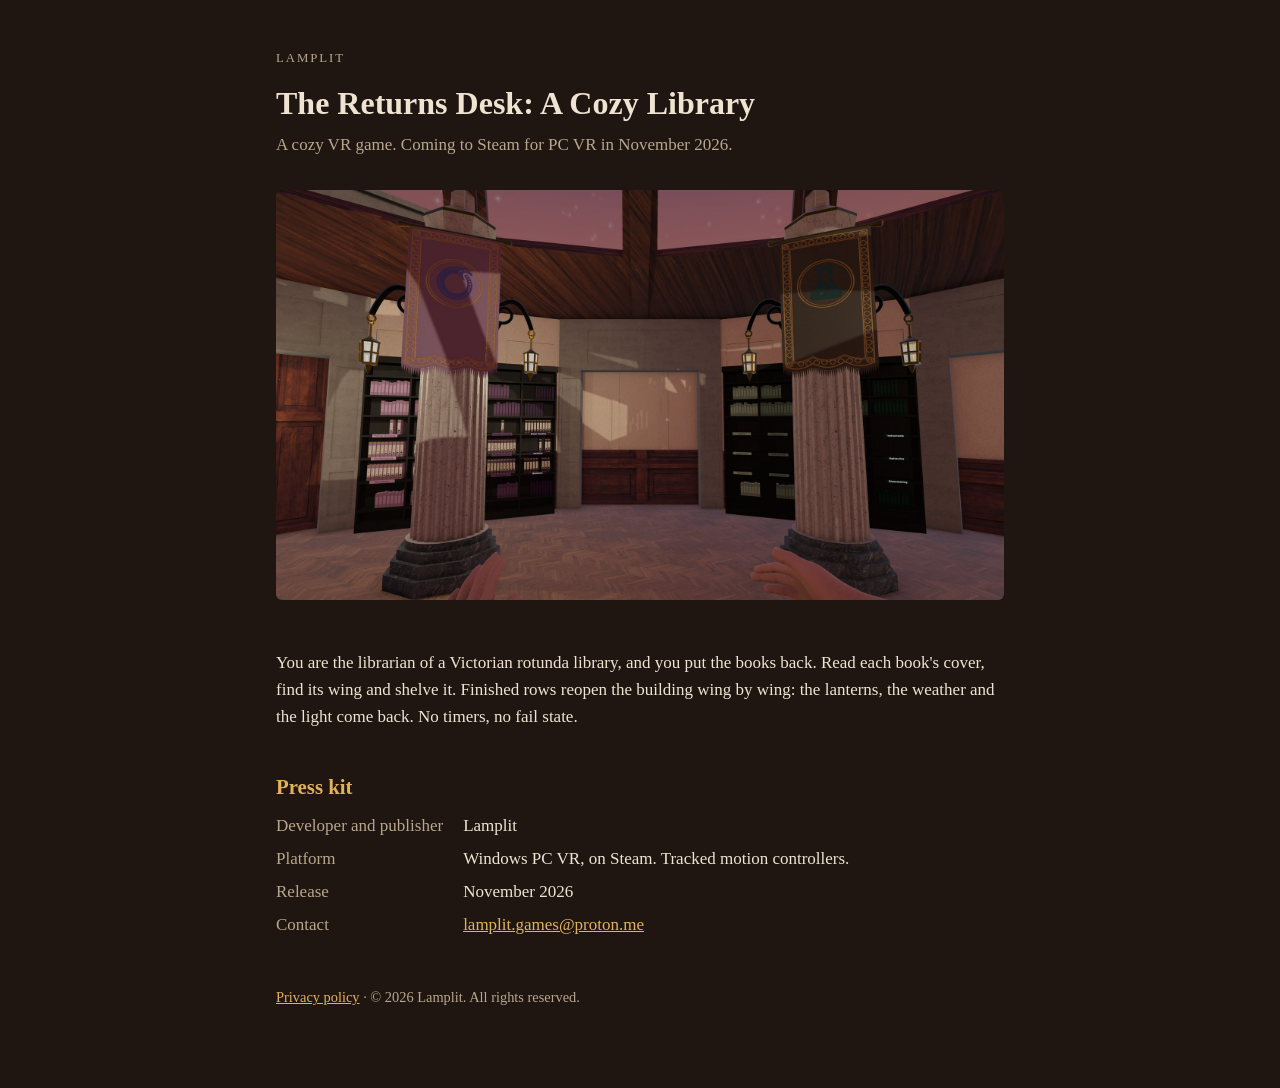
==== index.html @ 27b85f24 "Press page and privacy policy for The Returns Desk" ====
<!DOCTYPE html>
<html lang="en">
<head>
<meta charset="utf-8">
<meta name="viewport" content="width=device-width, initial-scale=1">
<title>Lamplit — The Returns Desk: A Cozy Library</title>
<meta name="description" content="Lamplit makes cozy VR games. The Returns Desk: A Cozy Library is coming to Steam for PC VR.">
<link rel="stylesheet" href="style.css">
</head>
<body>
<main>
<p class="studio">Lamplit</p>
<h1>The Returns Desk: A Cozy Library</h1>
<p class="sub">A cozy VR game. Coming to Steam for PC VR in November 2026.</p>

<img src="img/screenshot-01.jpg" alt="Inside the rotunda library at evening: one wing's lanterns lit and its banner in color, the wing beside it still dark." width="1920" height="1080">

<p>You are the librarian of a Victorian rotunda library, and you put the books back. Read each book's cover, find its wing and shelve it. Finished rows reopen the building wing by wing: the lanterns, the weather and the light come back. No timers, no fail state.</p>

<h2>Press kit</h2>
<dl>
<dt>Developer and publisher</dt><dd>Lamplit</dd>
<dt>Platform</dt><dd>Windows PC VR, on Steam. Tracked motion controllers.</dd>
<dt>Release</dt><dd>November 2026</dd>
<dt>Contact</dt><dd><a href="mailto:lamplit.games@proton.me">lamplit.games@proton.me</a></dd>
</dl>

<footer>
<p><a href="privacy.html">Privacy policy</a> · © 2026 Lamplit. All rights reserved.</p>
</footer>
</main>
</body>
</html>
---- style.css ----
:root { --bg: #1f1611; --text: #efe4d2; --muted: #b9a78d; --accent: #e3b15c; }
* { box-sizing: border-box; }
body { margin: 0; background: var(--bg); color: var(--text); font: 17px/1.6 Georgia, "Times New Roman", serif; }
main { max-width: 760px; margin: 0 auto; padding: 48px 16px 64px; }
h1 { font-size: 2rem; line-height: 1.2; margin: 0 0 8px; }
h2 { font-size: 1.3rem; margin: 40px 0 8px; color: var(--accent); }
a { color: var(--accent); }
img { width: 100%; height: auto; border-radius: 6px; margin: 24px 0; }
.studio, .back { text-transform: uppercase; letter-spacing: 0.15em; font-size: 0.8rem; color: var(--muted); margin: 0 0 16px; }
.sub { color: var(--muted); margin: 0 0 8px; }
.date { color: var(--muted); font-size: 0.9rem; margin: 0 0 24px; }
dl { display: grid; grid-template-columns: max-content 1fr; gap: 6px 20px; margin: 0; }
dt { color: var(--muted); }
dd { margin: 0; }
footer { margin-top: 48px; color: var(--muted); font-size: 0.9rem; }
@media (max-width: 520px) { dl { grid-template-columns: 1fr; } dd { margin-bottom: 8px; } }
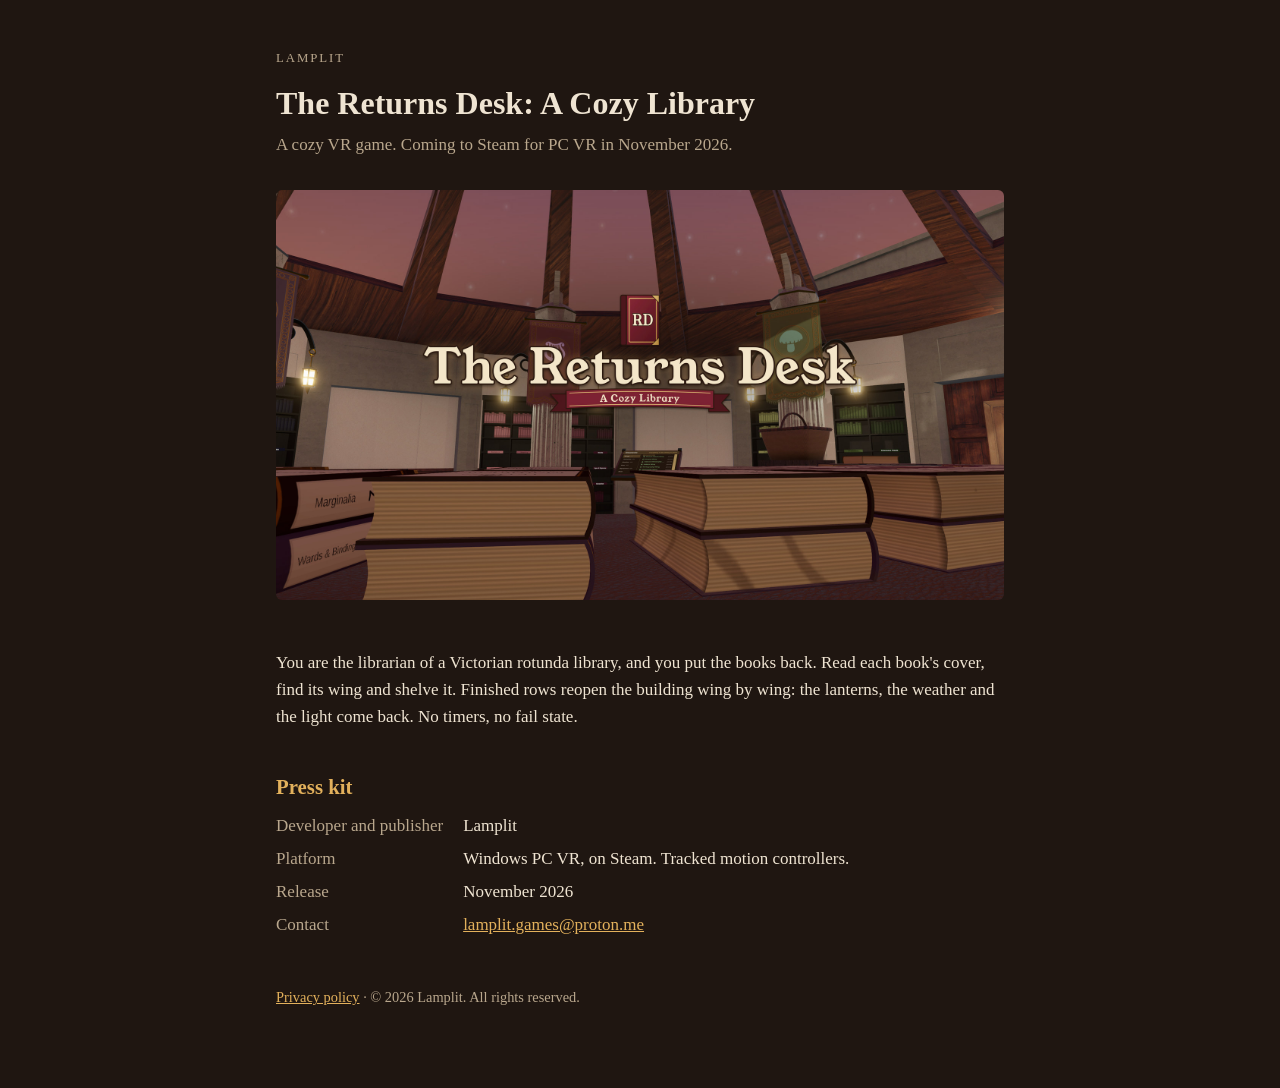
==== commit 2ab7b84f: "Press page: final key art in place of the placeholder screenshot" ====
--- a/index.html
+++ b/index.html
@@ -13,7 +13,7 @@
 <h1>The Returns Desk: A Cozy Library</h1>
 <p class="sub">A cozy VR game. Coming to Steam for PC VR in November 2026.</p>
 
-<img src="img/screenshot-01.jpg" alt="Inside the rotunda library at evening: one wing's lanterns lit and its banner in color, the wing beside it still dark." width="1920" height="1080">
+<img src="img/keyart.jpg" alt="The Returns Desk: A Cozy Library key art. The returns desk's piled books in the rotunda library at evening, with the wing banners and lanterns lit under the glass dome." width="1920" height="1080">
 
 <p>You are the librarian of a Victorian rotunda library, and you put the books back. Read each book's cover, find its wing and shelve it. Finished rows reopen the building wing by wing: the lanterns, the weather and the light come back. No timers, no fail state.</p>
 
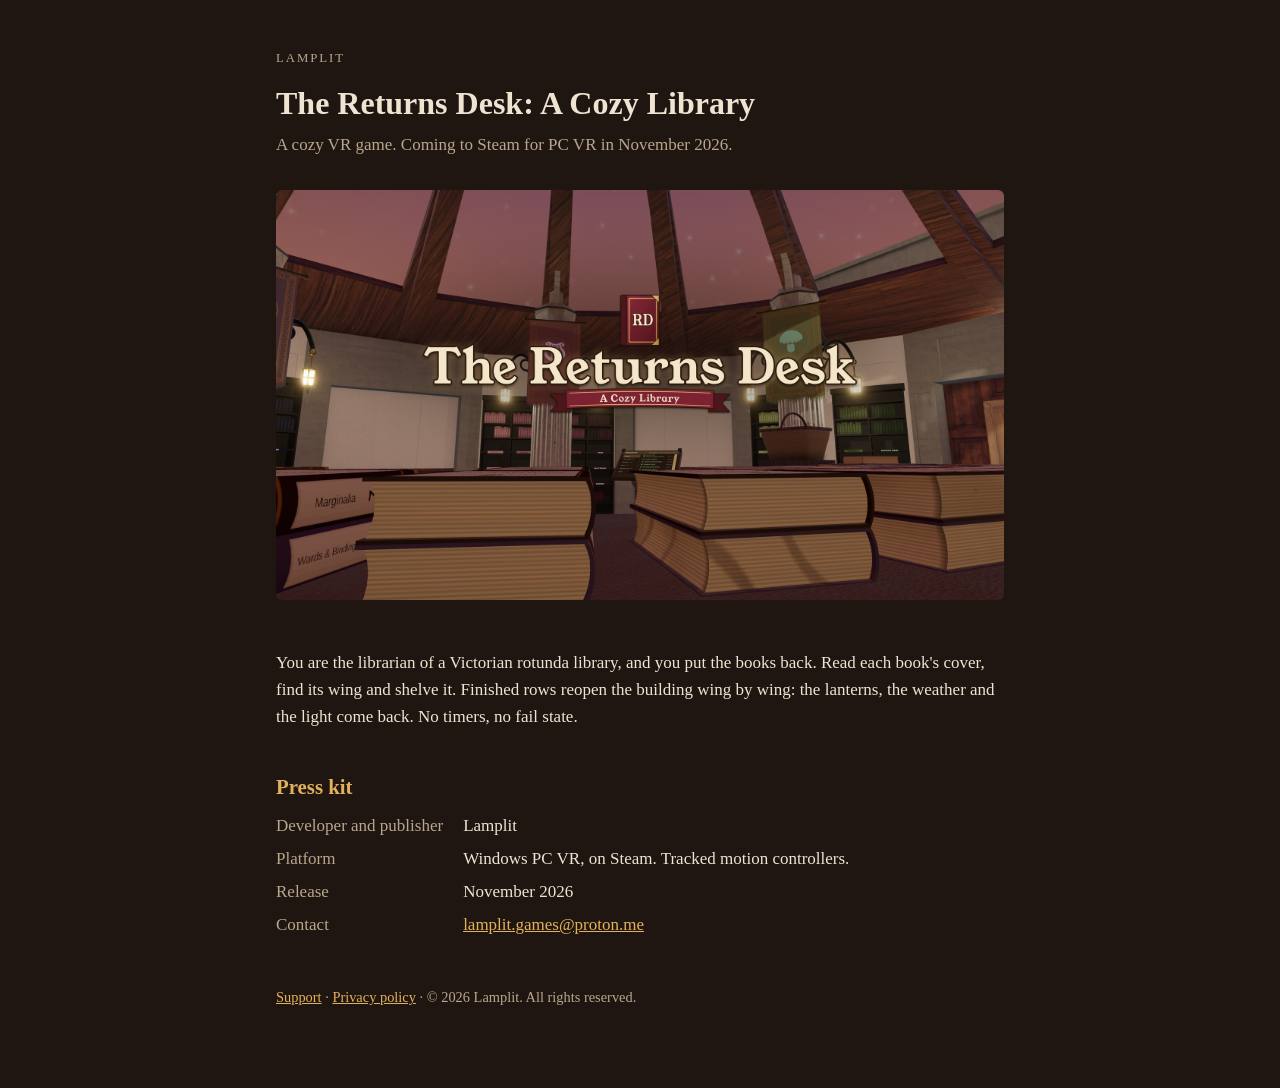
==== commit be31e55f: "Privacy policy rewritten for Meta Quest, and a support page" ====
--- a/index.html
+++ b/index.html
@@ -26,7 +26,7 @@
 </dl>
 
 <footer>
-<p><a href="privacy.html">Privacy policy</a> · © 2026 Lamplit. All rights reserved.</p>
+<p><a href="support.html">Support</a> · <a href="privacy.html">Privacy policy</a> · © 2026 Lamplit. All rights reserved.</p>
 </footer>
 </main>
 </body>
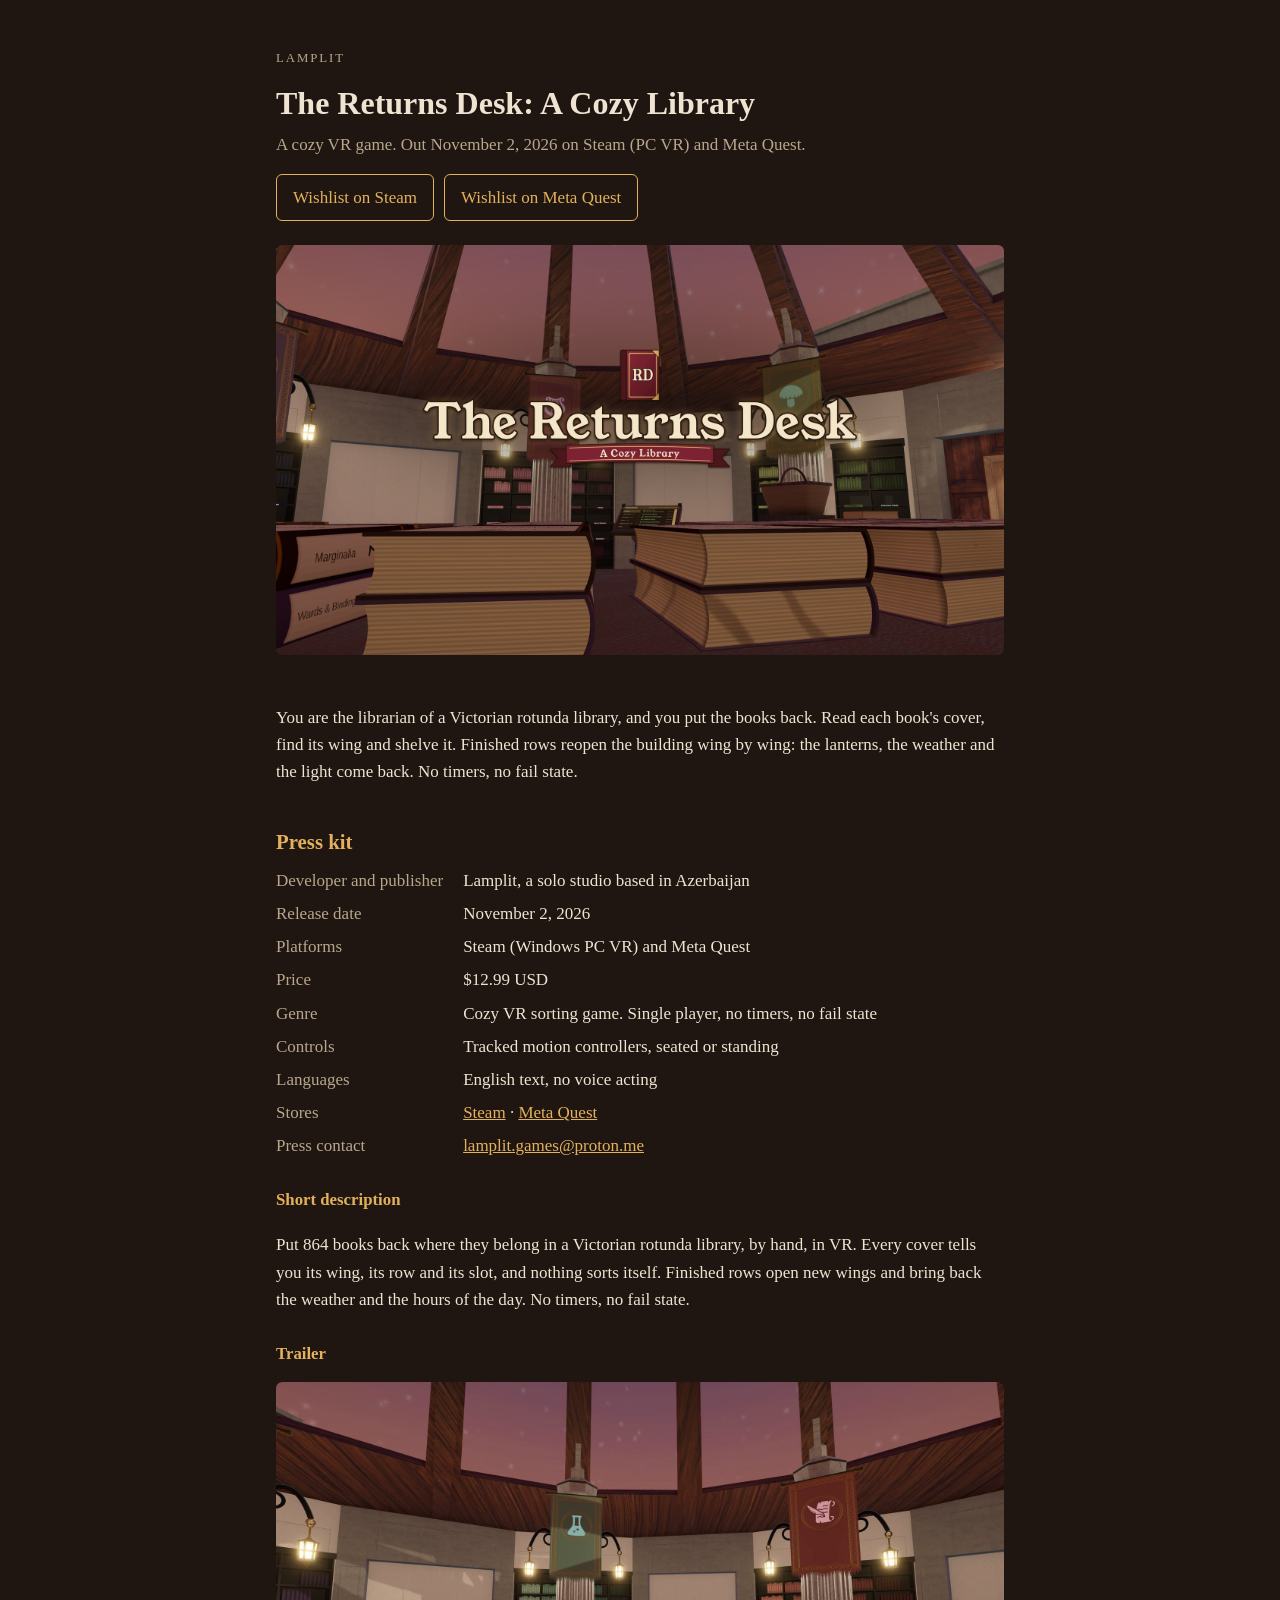
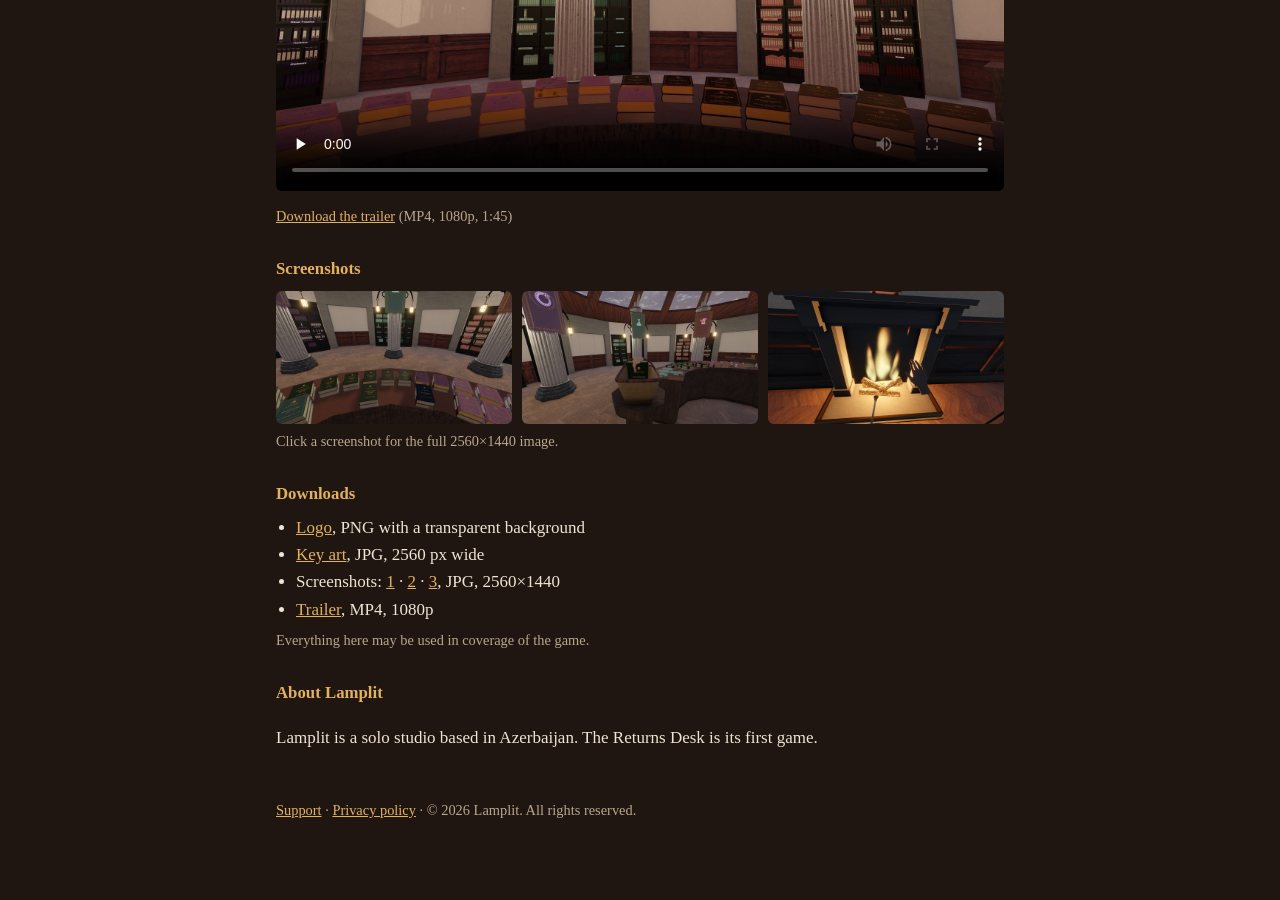
==== commit b18f2bef: "Press kit: release date, price, trailer, screenshots and downloads Out November 2, 2026 on Steam (PC" ====
--- a/index.html
+++ b/index.html
@@ -4,26 +4,61 @@
 <meta charset="utf-8">
 <meta name="viewport" content="width=device-width, initial-scale=1">
 <title>Lamplit — The Returns Desk: A Cozy Library</title>
-<meta name="description" content="Lamplit makes cozy VR games. The Returns Desk: A Cozy Library is coming to Steam for PC VR.">
+<meta name="description" content="Lamplit makes cozy VR games. The Returns Desk: A Cozy Library is out November 2, 2026 on Steam (PC VR) and Meta Quest.">
 <link rel="stylesheet" href="style.css">
 </head>
 <body>
 <main>
 <p class="studio">Lamplit</p>
 <h1>The Returns Desk: A Cozy Library</h1>
-<p class="sub">A cozy VR game. Coming to Steam for PC VR in November 2026.</p>
+<p class="sub">A cozy VR game. Out November 2, 2026 on Steam (PC VR) and Meta Quest.</p>
+<p class="stores"><a class="button" href="https://store.steampowered.com/app/5262310/">Wishlist on Steam</a> <a class="button" href="https://www.meta.com/experiences/the-returns-desk-a-cozy-library/1379798675209243/">Wishlist on Meta Quest</a></p>
 
 <img src="img/keyart.jpg" alt="The Returns Desk: A Cozy Library key art. The returns desk's piled books in the rotunda library at evening, with the wing banners and lanterns lit under the glass dome." width="1920" height="1080">
 
 <p>You are the librarian of a Victorian rotunda library, and you put the books back. Read each book's cover, find its wing and shelve it. Finished rows reopen the building wing by wing: the lanterns, the weather and the light come back. No timers, no fail state.</p>
 
-<h2>Press kit</h2>
+<h2 id="press">Press kit</h2>
 <dl>
-<dt>Developer and publisher</dt><dd>Lamplit</dd>
-<dt>Platform</dt><dd>Windows PC VR, on Steam. Tracked motion controllers.</dd>
-<dt>Release</dt><dd>November 2026</dd>
-<dt>Contact</dt><dd><a href="mailto:lamplit.games@proton.me">lamplit.games@proton.me</a></dd>
+<dt>Developer and publisher</dt><dd>Lamplit, a solo studio based in Azerbaijan</dd>
+<dt>Release date</dt><dd>November 2, 2026</dd>
+<dt>Platforms</dt><dd>Steam (Windows PC VR) and Meta Quest</dd>
+<dt>Price</dt><dd>$12.99 USD</dd>
+<dt>Genre</dt><dd>Cozy VR sorting game. Single player, no timers, no fail state</dd>
+<dt>Controls</dt><dd>Tracked motion controllers, seated or standing</dd>
+<dt>Languages</dt><dd>English text, no voice acting</dd>
+<dt>Stores</dt><dd><a href="https://store.steampowered.com/app/5262310/">Steam</a> · <a href="https://www.meta.com/experiences/the-returns-desk-a-cozy-library/1379798675209243/">Meta Quest</a></dd>
+<dt>Press contact</dt><dd><a href="mailto:lamplit.games@proton.me">lamplit.games@proton.me</a></dd>
 </dl>
+
+<h3>Short description</h3>
+<p>Put 864 books back where they belong in a Victorian rotunda library, by hand, in VR. Every cover tells you its wing, its row and its slot, and nothing sorts itself. Finished rows open new wings and bring back the weather and the hours of the day. No timers, no fail state.</p>
+
+<h3>Trailer</h3>
+<video controls preload="none" poster="presskit/trailer-poster.jpg" width="1920" height="1080">
+<source src="presskit/the-returns-desk-trailer.mp4" type="video/mp4">
+</video>
+<p class="small"><a href="presskit/the-returns-desk-trailer.mp4" download>Download the trailer</a> (MP4, 1080p, 1:45)</p>
+
+<h3>Screenshots</h3>
+<div class="shots">
+<a href="presskit/screenshot-01_returns_desk.jpg"><img src="presskit/thumb-01_returns_desk.jpg" alt="The returns desk piled with books in the rotunda library." width="1280" height="720" loading="lazy"></a>
+<a href="presskit/screenshot-02_shelving_with_basket.jpg"><img src="presskit/thumb-02_shelving_with_basket.jpg" alt="Shelving books from a basket into a lit wing." width="1280" height="720" loading="lazy"></a>
+<a href="presskit/screenshot-03_hearth_poke.jpg"><img src="presskit/thumb-03_hearth_poke.jpg" alt="Poking the fire with an iron in the reading room." width="1280" height="720" loading="lazy"></a>
+</div>
+<p class="small">Click a screenshot for the full 2560×1440 image.</p>
+
+<h3>Downloads</h3>
+<ul>
+<li><a href="presskit/the-returns-desk-logo.png" download>Logo</a>, PNG with a transparent background</li>
+<li><a href="presskit/keyart-2560.jpg" download>Key art</a>, JPG, 2560 px wide</li>
+<li>Screenshots: <a href="presskit/screenshot-01_returns_desk.jpg" download>1</a> · <a href="presskit/screenshot-02_shelving_with_basket.jpg" download>2</a> · <a href="presskit/screenshot-03_hearth_poke.jpg" download>3</a>, JPG, 2560×1440</li>
+<li><a href="presskit/the-returns-desk-trailer.mp4" download>Trailer</a>, MP4, 1080p</li>
+</ul>
+<p class="small">Everything here may be used in coverage of the game.</p>
+
+<h3>About Lamplit</h3>
+<p>Lamplit is a solo studio based in Azerbaijan. The Returns Desk is its first game.</p>
 
 <footer>
 <p><a href="support.html">Support</a> · <a href="privacy.html">Privacy policy</a> · © 2026 Lamplit. All rights reserved.</p>
--- a/style.css
+++ b/style.css
@@ -12,5 +12,14 @@
 dl { display: grid; grid-template-columns: max-content 1fr; gap: 6px 20px; margin: 0; }
 dt { color: var(--muted); }
 dd { margin: 0; }
+h3 { font-size: 1.05rem; margin: 28px 0 6px; color: var(--accent); }
+video { width: 100%; height: auto; border-radius: 6px; margin: 8px 0 0; background: #000; }
+.stores { display: flex; flex-wrap: wrap; gap: 10px; margin: 16px 0 0; }
+.button { display: inline-block; padding: 9px 16px; border: 1px solid var(--accent); border-radius: 6px; text-decoration: none; }
+.button:hover { background: var(--accent); color: var(--bg); }
+.shots { display: grid; grid-template-columns: repeat(3, 1fr); gap: 10px; margin-top: 8px; }
+.shots img { margin: 0; display: block; }
+.small { color: var(--muted); font-size: 0.9rem; margin: 6px 0 0; }
+ul { margin: 0; padding-left: 20px; }
 footer { margin-top: 48px; color: var(--muted); font-size: 0.9rem; }
-@media (max-width: 520px) { dl { grid-template-columns: 1fr; } dd { margin-bottom: 8px; } }
+@media (max-width: 520px) { dl { grid-template-columns: 1fr; } dd { margin-bottom: 8px; } .shots { grid-template-columns: 1fr; } }
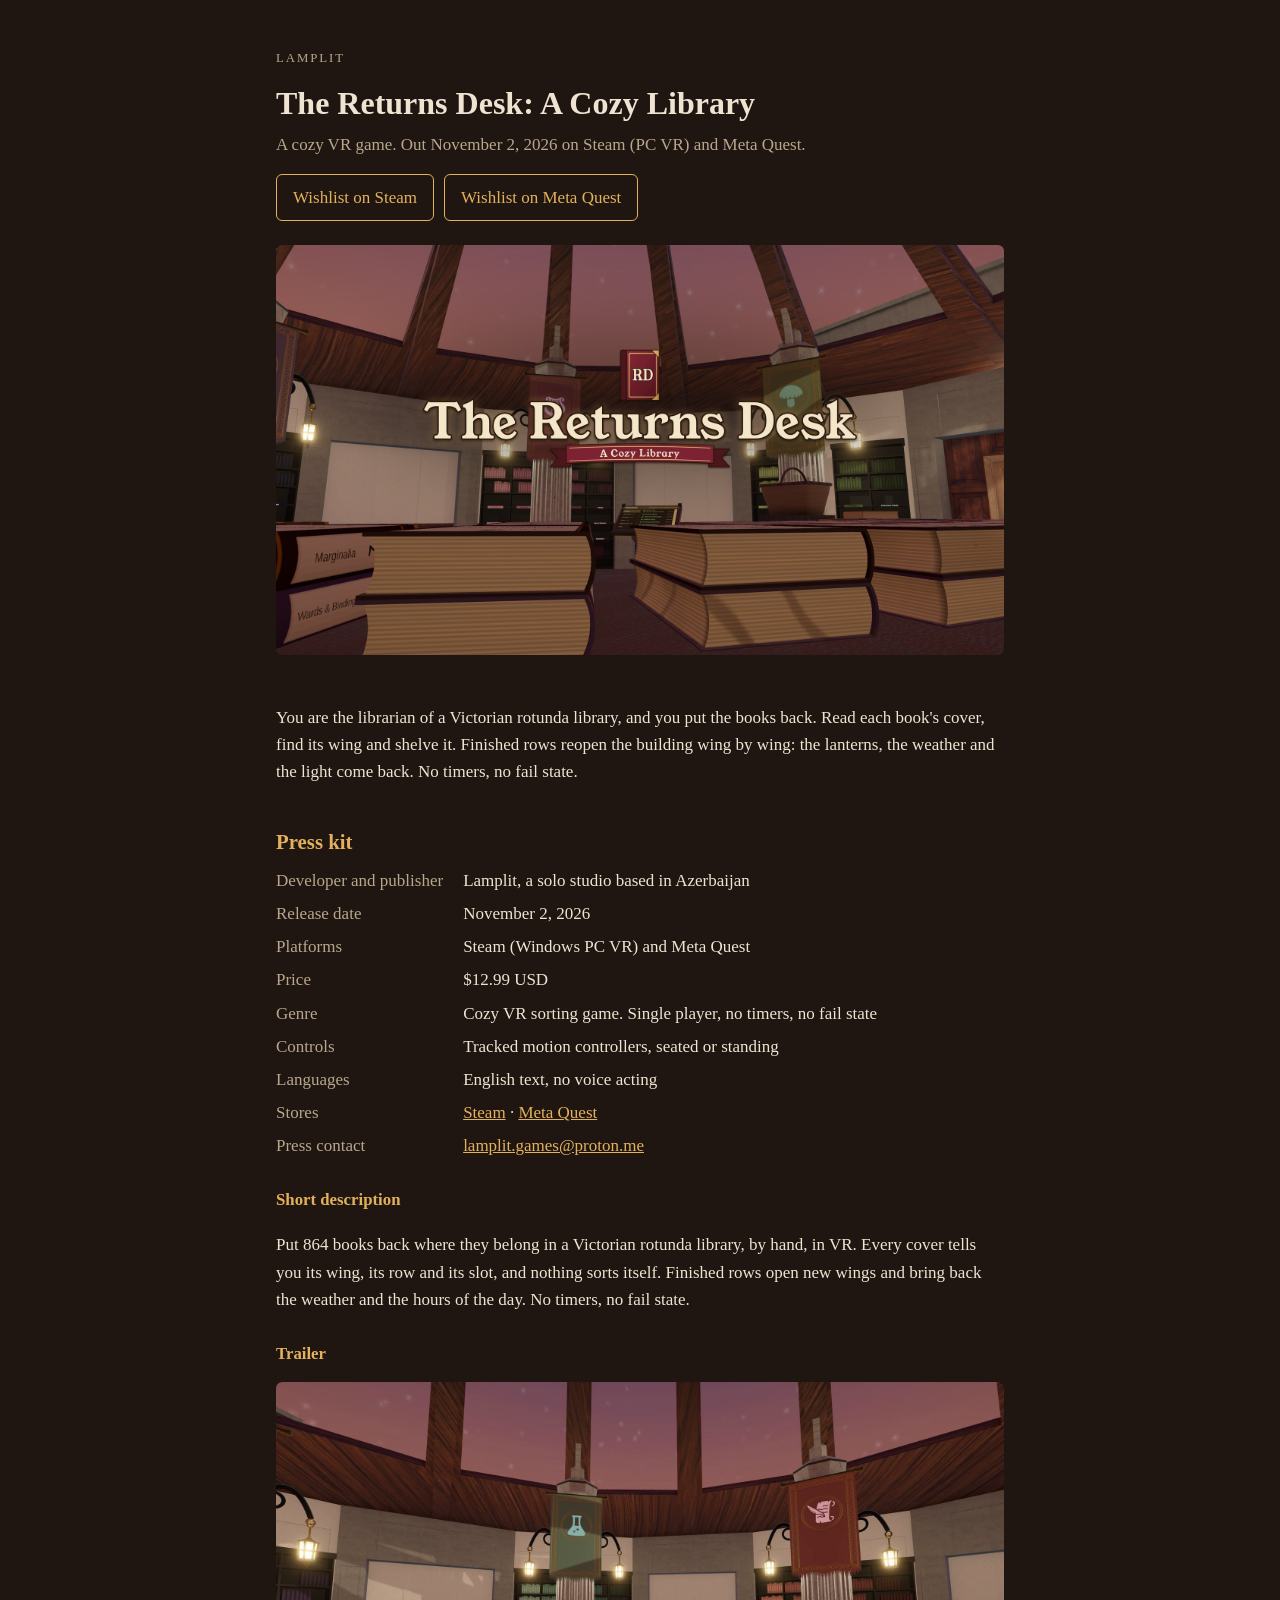
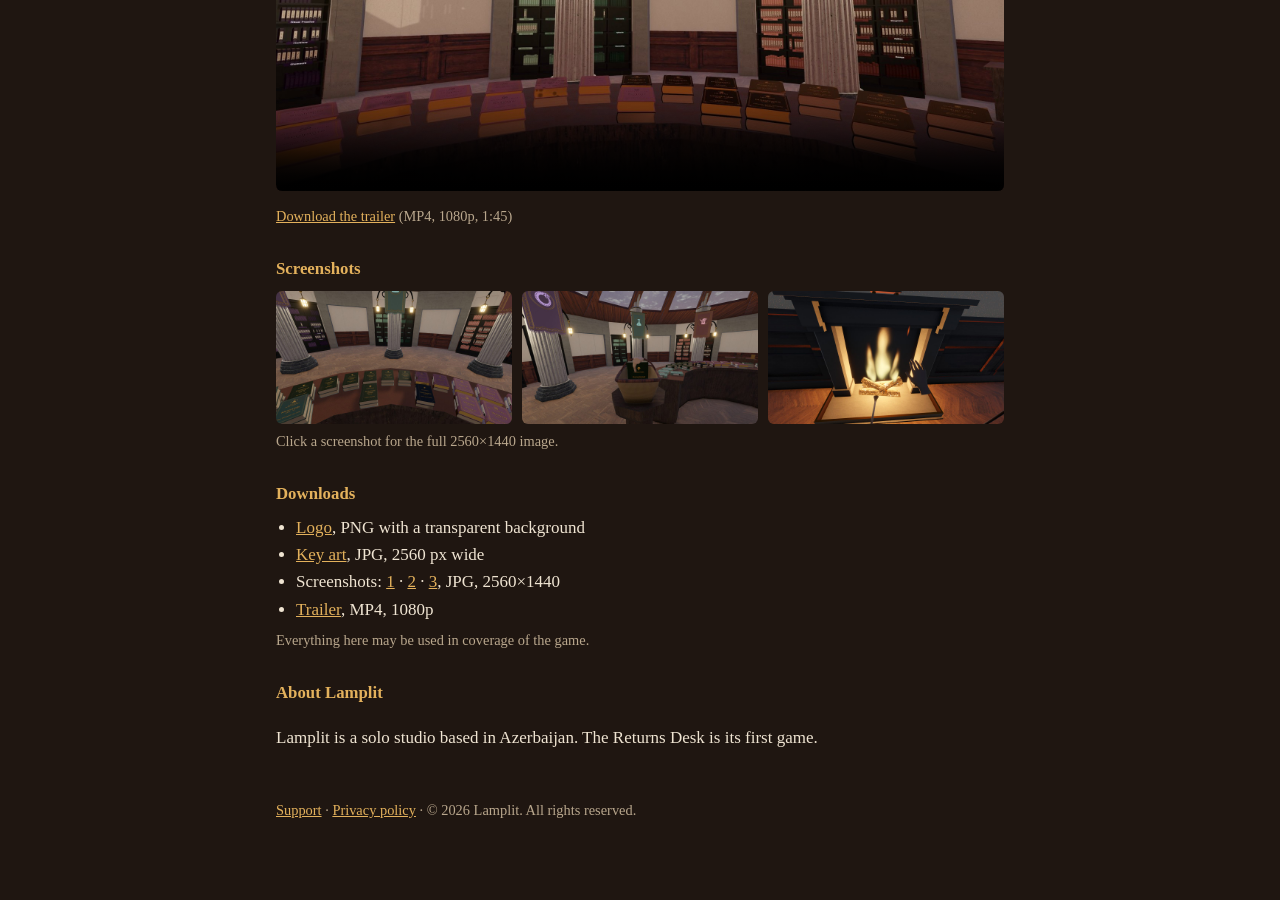
==== commit 18932eb4: "Stylesheet link versioned, so a cached old copy cannot leave the trailer at full size The media also" ====
--- a/index.html
+++ b/index.html
@@ -5,7 +5,7 @@
 <meta name="viewport" content="width=device-width, initial-scale=1">
 <title>Lamplit — The Returns Desk: A Cozy Library</title>
 <meta name="description" content="Lamplit makes cozy VR games. The Returns Desk: A Cozy Library is out November 2, 2026 on Steam (PC VR) and Meta Quest.">
-<link rel="stylesheet" href="style.css">
+<link rel="stylesheet" href="style.css?v=2">
 </head>
 <body>
 <main>
--- a/style.css
+++ b/style.css
@@ -5,6 +5,7 @@
 h1 { font-size: 2rem; line-height: 1.2; margin: 0 0 8px; }
 h2 { font-size: 1.3rem; margin: 40px 0 8px; color: var(--accent); }
 a { color: var(--accent); }
+img, video { max-width: 100%; }
 img { width: 100%; height: auto; border-radius: 6px; margin: 24px 0; }
 .studio, .back { text-transform: uppercase; letter-spacing: 0.15em; font-size: 0.8rem; color: var(--muted); margin: 0 0 16px; }
 .sub { color: var(--muted); margin: 0 0 8px; }
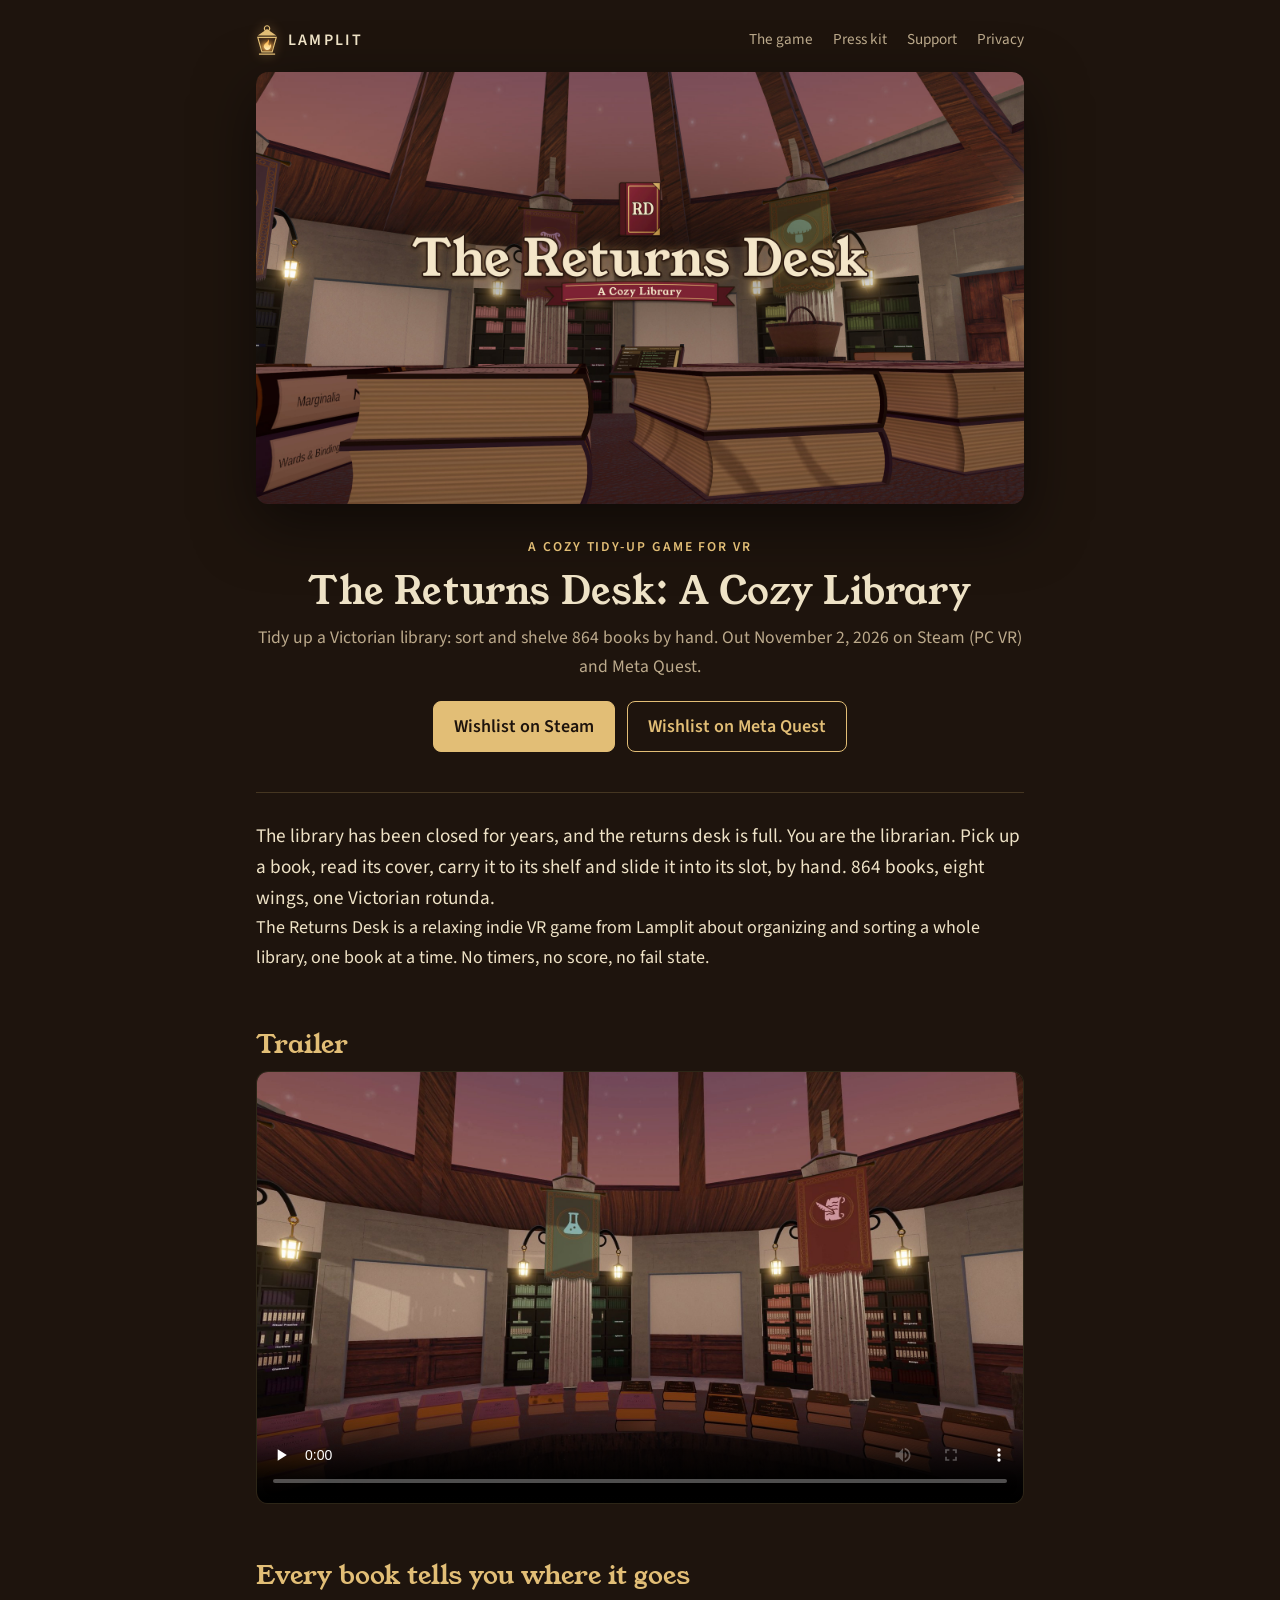
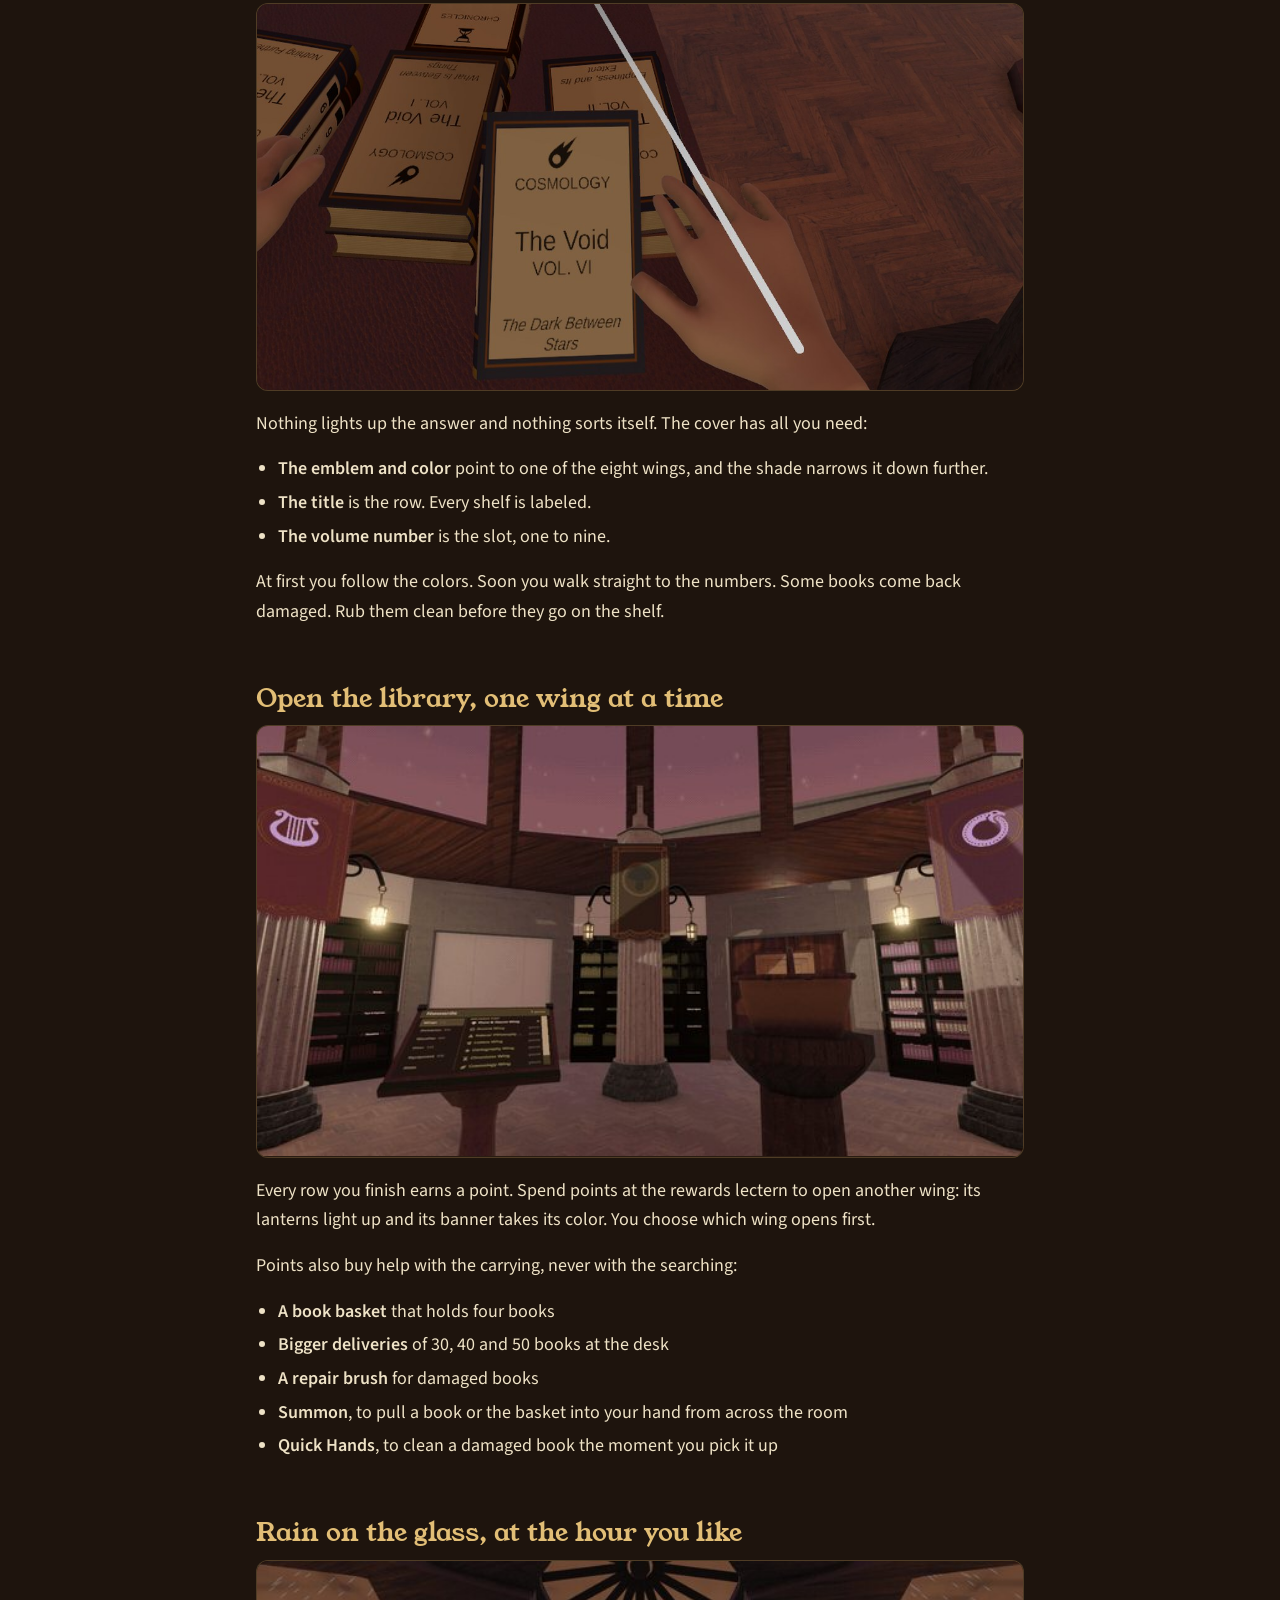
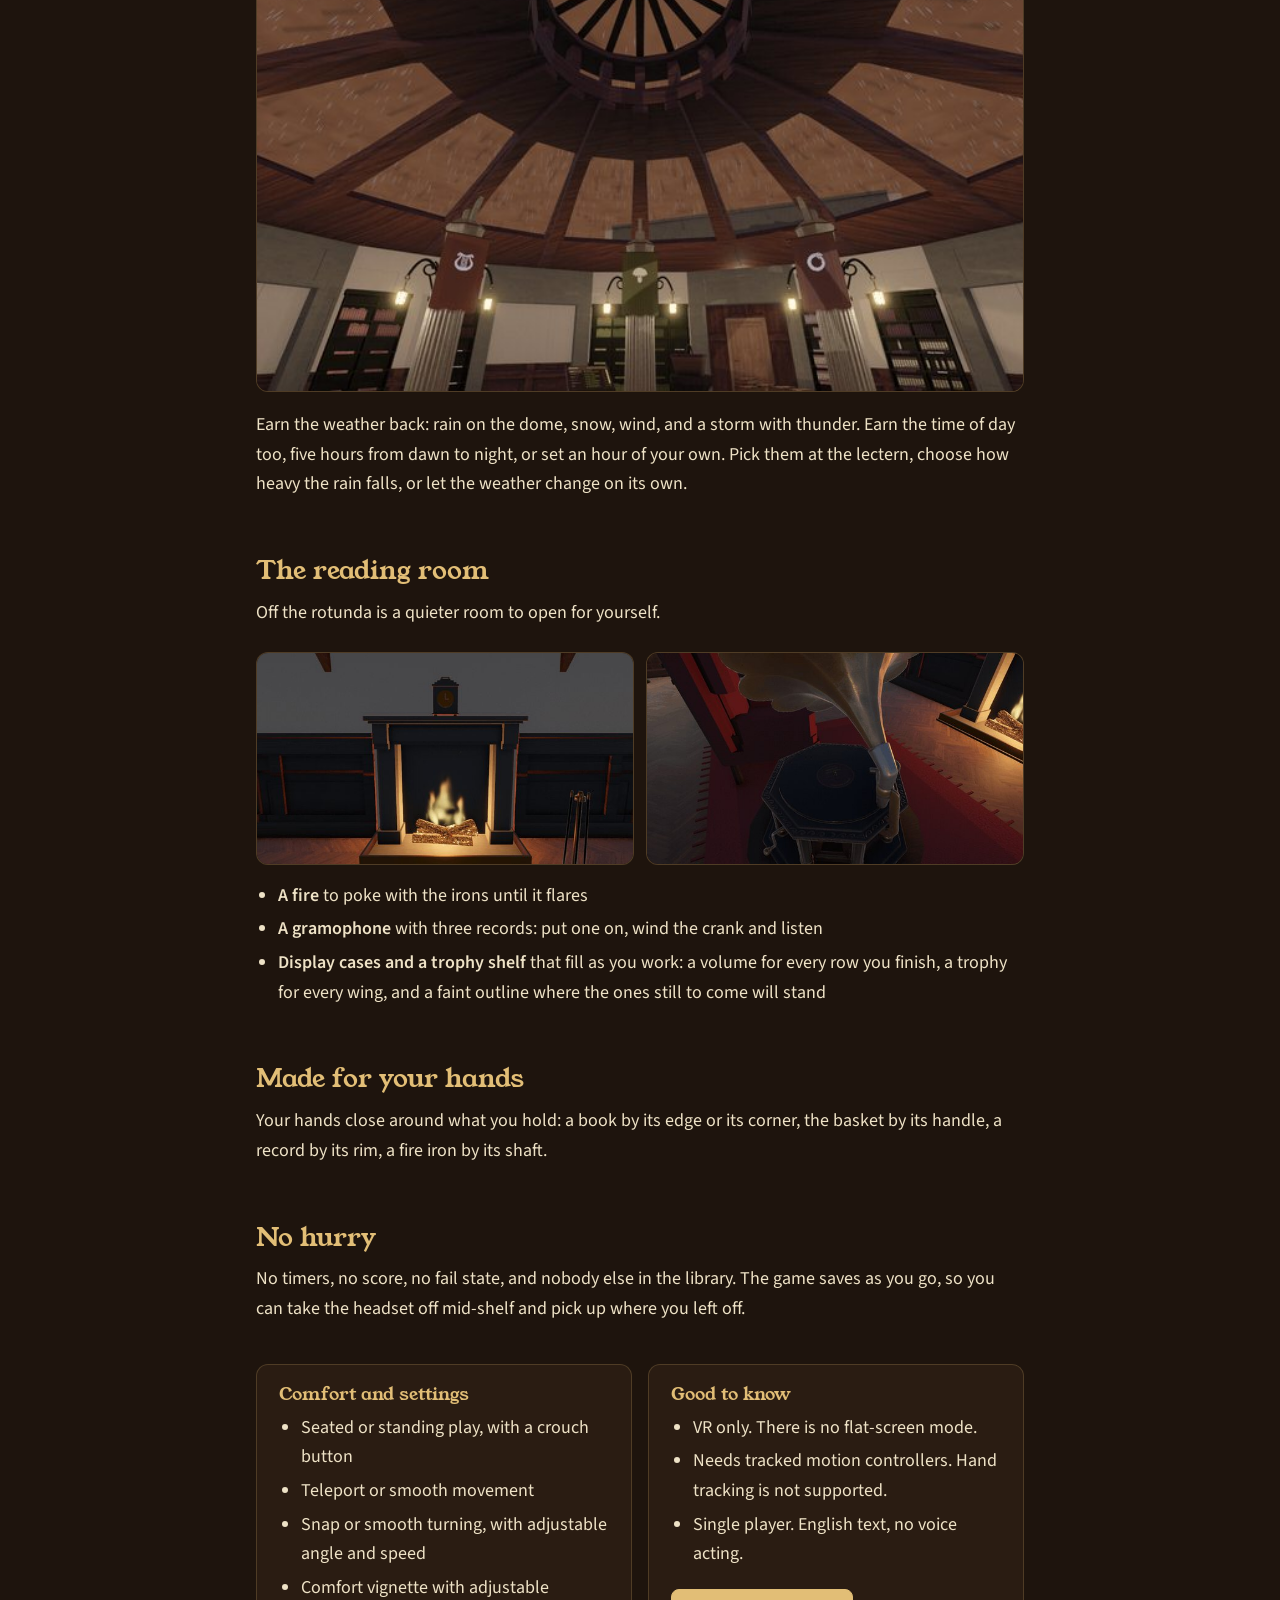
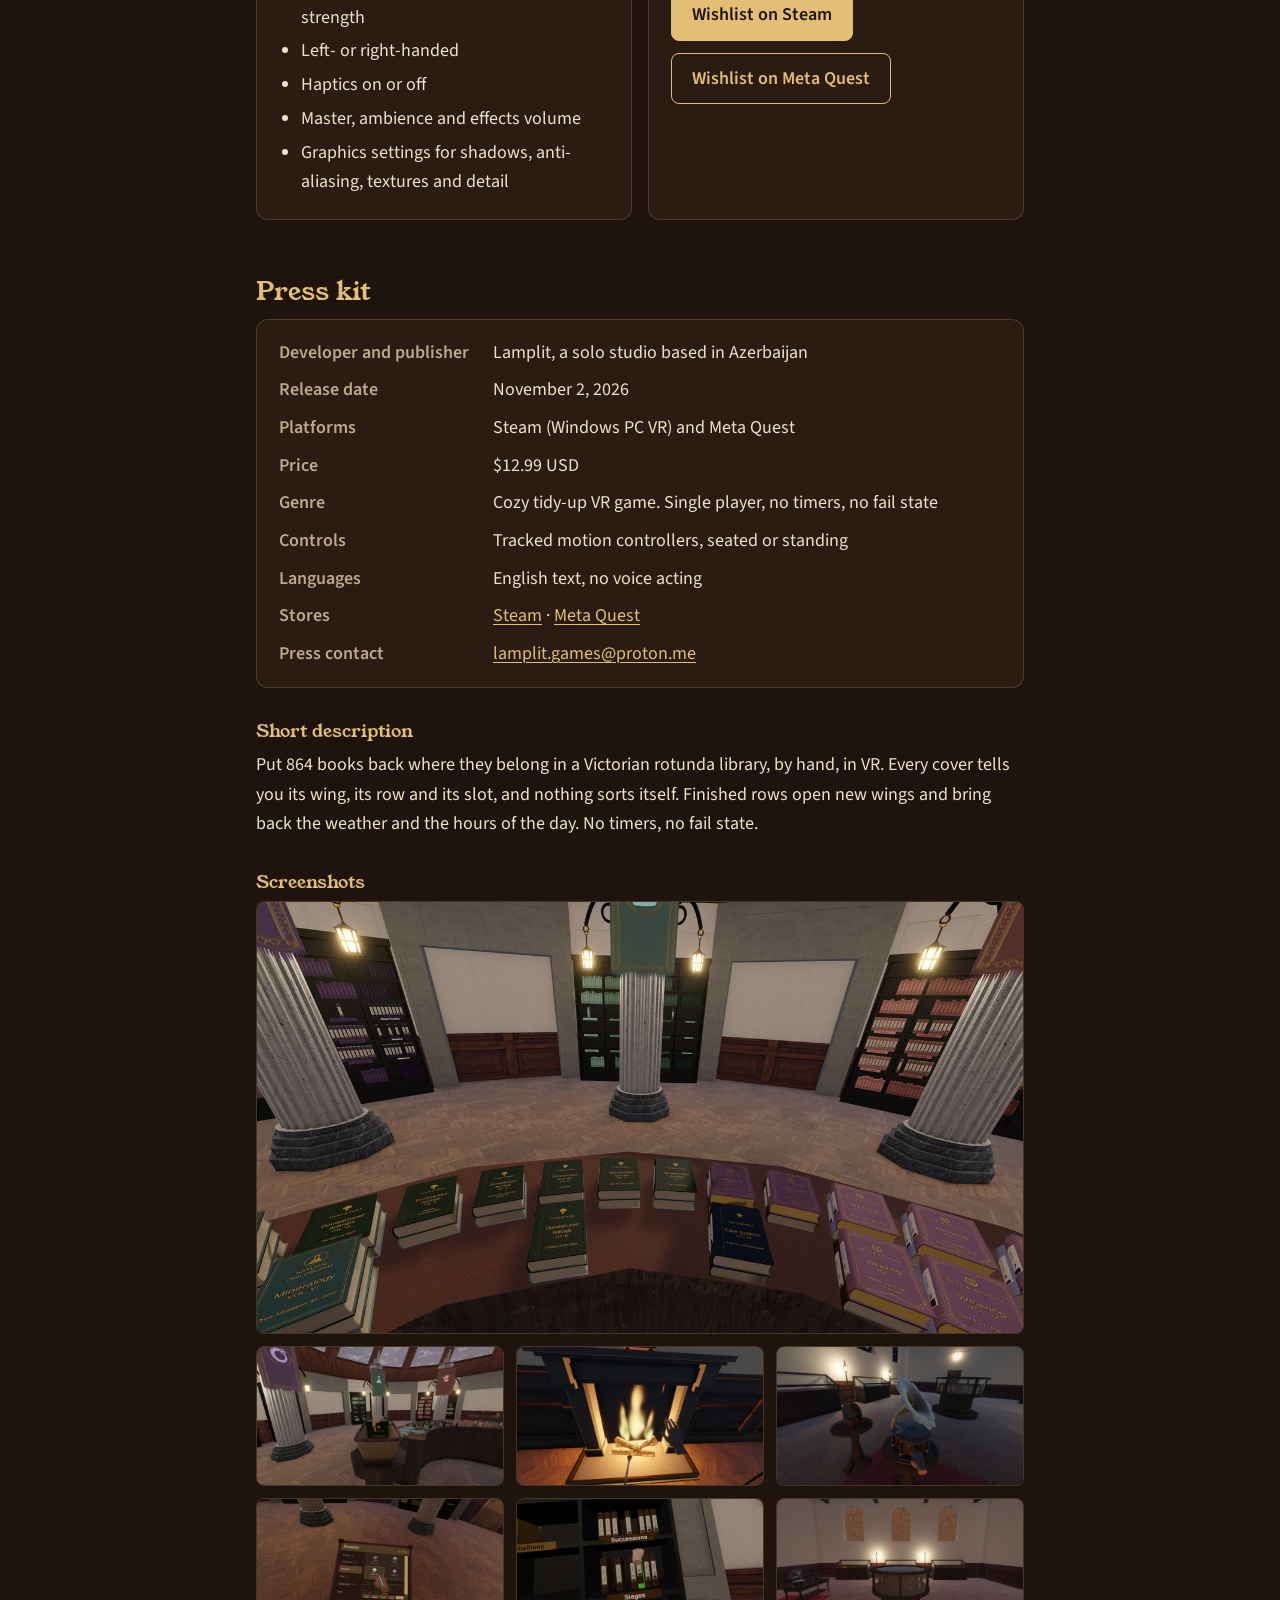
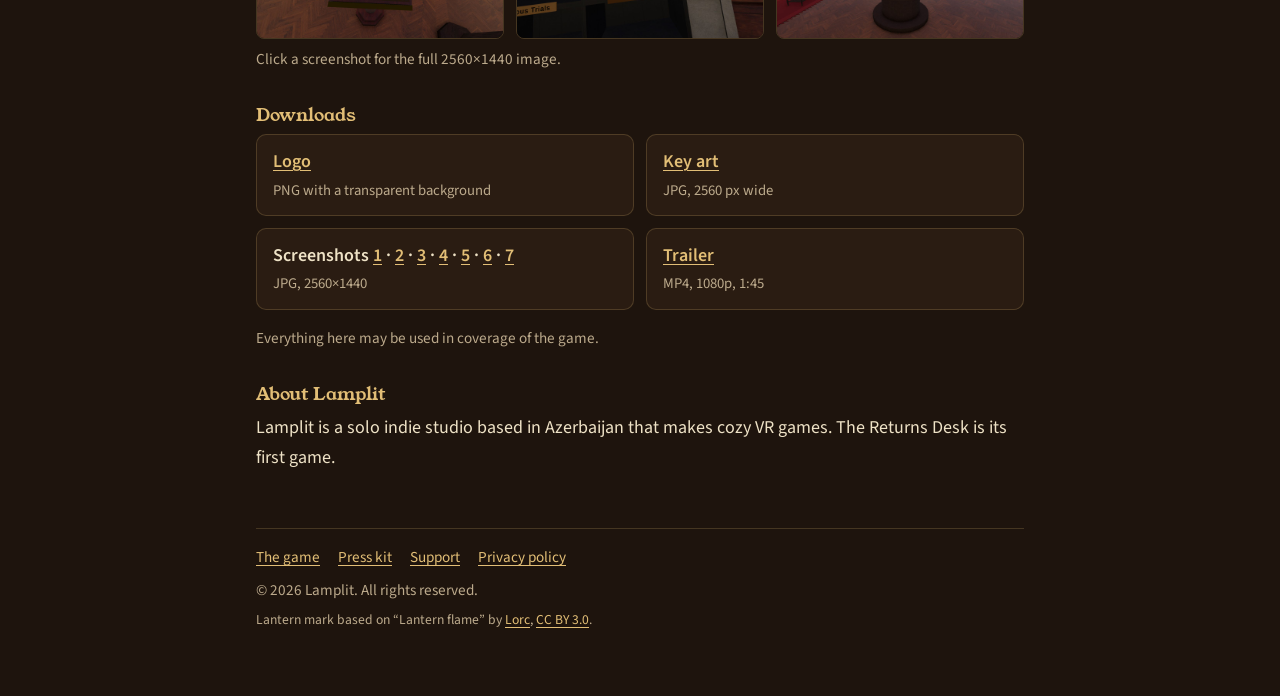
==== commit 5987cccd: "Privacy policy rewritten for Meta's review; site redesigned in the brand's type and colors The polic" ====
--- a/index.html
+++ b/index.html
@@ -3,65 +3,283 @@
 <head>
 <meta charset="utf-8">
 <meta name="viewport" content="width=device-width, initial-scale=1">
-<title>Lamplit — The Returns Desk: A Cozy Library</title>
-<meta name="description" content="Lamplit makes cozy VR games. The Returns Desk: A Cozy Library is out November 2, 2026 on Steam (PC VR) and Meta Quest.">
-<link rel="stylesheet" href="style.css?v=2">
+<title>Lamplit | The Returns Desk, a Cozy Tidy-Up VR Game</title>
+<meta name="description" content="Tidy up a Victorian library in VR: sort and shelve 864 books by hand in a cozy, relaxing indie game. Out Nov 2, 2026 on Steam (PC VR) and Meta Quest.">
+<meta name="keywords" content="tidy up game, tidying game, cozy game, cozy VR game, relaxing game, relaxing VR game, indie game, VR game, virtual reality game, Meta Quest game, Steam VR game, PC VR, organizing game, sorting game, library game, books, gaming, Lamplit, The Returns Desk">
+<link rel="canonical" href="https://lamplitgames.github.io/">
+<meta name="robots" content="index, follow, max-image-preview:large, max-video-preview:-1">
+<meta name="author" content="Lamplit">
+<meta name="theme-color" content="#1e140d">
+<meta name="color-scheme" content="dark">
+<meta name="google-site-verification" content="c1iUsk1S_ibs-EZGlGnUaKQFY1onhuEjxAU0JBoQbWc">
+
+<meta property="og:type" content="website">
+<meta property="og:site_name" content="Lamplit">
+<meta property="og:locale" content="en_US">
+<meta property="og:url" content="https://lamplitgames.github.io/">
+<meta property="og:title" content="The Returns Desk: A Cozy Library — a cozy tidy-up VR game by Lamplit">
+<meta property="og:description" content="Tidy up a Victorian library in VR: sort and shelve 864 books by hand. No timers, no fail state. Out November 2, 2026 on Steam and Meta Quest.">
+<meta property="og:image" content="https://lamplitgames.github.io/img/og-image.jpg">
+<meta property="og:image:width" content="1200">
+<meta property="og:image:height" content="630">
+<meta property="og:image:alt" content="The Returns Desk: A Cozy Library logo over the rotunda library at evening, with piled books on the returns desk.">
+<meta property="og:video" content="https://lamplitgames.github.io/presskit/the-returns-desk-trailer.mp4">
+<meta property="og:video:type" content="video/mp4">
+<meta property="og:video:width" content="1920">
+<meta property="og:video:height" content="1080">
+<meta name="twitter:card" content="summary_large_image">
+<meta name="twitter:title" content="The Returns Desk: A Cozy Library — a cozy tidy-up VR game">
+<meta name="twitter:description" content="Tidy up a Victorian library in VR: sort and shelve 864 books by hand. Out November 2, 2026 on Steam and Meta Quest.">
+<meta name="twitter:image" content="https://lamplitgames.github.io/img/og-image.jpg">
+<meta name="twitter:image:alt" content="The Returns Desk: A Cozy Library logo over the rotunda library at evening.">
+
+<link rel="icon" href="/favicon.ico" sizes="48x48">
+<link rel="icon" href="/img/lamplit-mark.svg" type="image/svg+xml">
+<link rel="apple-touch-icon" href="/img/apple-touch-icon.png">
+<link rel="manifest" href="/manifest.json">
+
+<link rel="preconnect" href="https://fonts.googleapis.com">
+<link rel="preconnect" href="https://fonts.gstatic.com" crossorigin>
+<link rel="stylesheet" href="https://fonts.googleapis.com/css2?family=Source+Sans+3:wght@400;600&family=Young+Serif&display=swap">
+<link rel="stylesheet" href="style.css?v=5">
+
+<script type="application/ld+json">
+{
+  "@context": "https://schema.org",
+  "@graph": [
+    {
+      "@type": "Organization",
+      "@id": "https://lamplitgames.github.io/#org",
+      "name": "Lamplit",
+      "url": "https://lamplitgames.github.io/",
+      "email": "lamplit.games@proton.me",
+      "logo": "https://lamplitgames.github.io/img/icon-512.png",
+      "description": "Lamplit is a solo indie studio based in Azerbaijan that makes cozy, relaxing VR games.",
+      "contactPoint": {
+        "@type": "ContactPoint",
+        "contactType": "customer support",
+        "email": "lamplit.games@proton.me",
+        "url": "https://lamplitgames.github.io/support.html",
+        "availableLanguage": "English"
+      }
+    },
+    {
+      "@type": "WebSite",
+      "@id": "https://lamplitgames.github.io/#website",
+      "name": "Lamplit",
+      "url": "https://lamplitgames.github.io/",
+      "inLanguage": "en",
+      "publisher": { "@id": "https://lamplitgames.github.io/#org" }
+    },
+    {
+      "@type": "VideoGame",
+      "@id": "https://lamplitgames.github.io/#game",
+      "name": "The Returns Desk: A Cozy Library",
+      "alternateName": "The Returns Desk",
+      "url": "https://lamplitgames.github.io/",
+      "description": "A cozy tidy-up game for VR. Put 864 books back where they belong in a Victorian rotunda library, by hand. Every cover tells you its wing, its row and its slot, and nothing sorts itself. Finished rows open new wings and bring back the weather and the hours of the day. No timers, no fail state.",
+      "keywords": "tidy up, tidying, cozy, relaxing, indie, VR, virtual reality, Meta Quest, Steam, PC VR, organizing, sorting, library, books",
+      "image": "https://lamplitgames.github.io/img/keyart.jpg",
+      "screenshot": [
+        "https://lamplitgames.github.io/presskit/screenshot-01_returns_desk.jpg",
+        "https://lamplitgames.github.io/presskit/screenshot-02_shelving_with_basket.jpg",
+        "https://lamplitgames.github.io/presskit/screenshot-03_hearth_poke.jpg",
+        "https://lamplitgames.github.io/presskit/screenshot-04_gramophone.jpg",
+        "https://lamplitgames.github.io/presskit/screenshot-05_rewards_weather.jpg",
+        "https://lamplitgames.github.io/presskit/screenshot-06_shelf_close.jpg",
+        "https://lamplitgames.github.io/presskit/screenshot-07_reading_room_cases.jpg"
+      ],
+      "genre": ["Tidy Up", "Cozy", "Relaxing", "Organizing", "Sorting", "Simulation", "Puzzle", "Indie", "Virtual reality"],
+      "gamePlatform": ["PC VR (Steam)", "Meta Quest"],
+      "operatingSystem": ["Windows", "Meta Horizon OS"],
+      "applicationCategory": "Game",
+      "playMode": "SinglePlayer",
+      "numberOfPlayers": { "@type": "QuantitativeValue", "value": 1 },
+      "inLanguage": "en",
+      "datePublished": "2026-11-02",
+      "author": { "@id": "https://lamplitgames.github.io/#org" },
+      "publisher": { "@id": "https://lamplitgames.github.io/#org" },
+      "sameAs": [
+        "https://store.steampowered.com/app/5262310/",
+        "https://www.meta.com/experiences/the-returns-desk-a-cozy-library/1379798675209243/"
+      ],
+      "offers": [
+        {
+          "@type": "Offer",
+          "name": "Steam (PC VR)",
+          "url": "https://store.steampowered.com/app/5262310/",
+          "price": "12.99",
+          "priceCurrency": "USD",
+          "availabilityStarts": "2026-11-02T17:00:00Z"
+        },
+        {
+          "@type": "Offer",
+          "name": "Meta Quest",
+          "url": "https://www.meta.com/experiences/the-returns-desk-a-cozy-library/1379798675209243/",
+          "price": "12.99",
+          "priceCurrency": "USD",
+          "availabilityStarts": "2026-11-02T17:00:00Z"
+        }
+      ],
+      "trailer": {
+        "@type": "VideoObject",
+        "name": "The Returns Desk: A Cozy Library — trailer",
+        "description": "The trailer for The Returns Desk: A Cozy Library, a cozy tidy-up VR game about putting library books back.",
+        "thumbnailUrl": "https://lamplitgames.github.io/presskit/trailer-poster.jpg",
+        "contentUrl": "https://lamplitgames.github.io/presskit/the-returns-desk-trailer.mp4",
+        "uploadDate": "2026-10-16",
+        "duration": "PT1M45S"
+      }
+    }
+  ]
+}
+</script>
 </head>
-<body>
+<body class="home">
 <main>
-<p class="studio">Lamplit</p>
+<nav class="topbar" aria-label="Site">
+<a class="brand" href="/"><img src="img/lamplit-mark.svg" alt="" width="22" height="32"><span class="studio">Lamplit</span></a>
+<span class="topbar-links"><a href="#game">The game</a><a href="#press">Press kit</a><a href="support.html">Support</a><a href="privacy.html">Privacy</a></span>
+</nav>
+
+<img class="hero-img" src="img/keyart.jpg" alt="The Returns Desk: A Cozy Library key art. The returns desk's piled books in the rotunda library at evening, with the wing banners and lanterns lit under the glass dome." width="1920" height="1080" fetchpriority="high">
+
+<header class="home-head">
+<p class="eyebrow">A cozy tidy-up game for VR</p>
 <h1>The Returns Desk: A Cozy Library</h1>
-<p class="sub">A cozy VR game. Out November 2, 2026 on Steam (PC VR) and Meta Quest.</p>
-<p class="stores"><a class="button" href="https://store.steampowered.com/app/5262310/">Wishlist on Steam</a> <a class="button" href="https://www.meta.com/experiences/the-returns-desk-a-cozy-library/1379798675209243/">Wishlist on Meta Quest</a></p>
-
-<img src="img/keyart.jpg" alt="The Returns Desk: A Cozy Library key art. The returns desk's piled books in the rotunda library at evening, with the wing banners and lanterns lit under the glass dome." width="1920" height="1080">
-
-<p>You are the librarian of a Victorian rotunda library, and you put the books back. Read each book's cover, find its wing and shelve it. Finished rows reopen the building wing by wing: the lanterns, the weather and the light come back. No timers, no fail state.</p>
-
-<h2 id="press">Press kit</h2>
+<p class="sub">Tidy up a Victorian library: sort and shelve 864 books by hand. Out November 2, 2026 on Steam (PC VR) and Meta Quest.</p>
+<p class="stores"><a class="button primary" href="https://store.steampowered.com/app/5262310/">Wishlist on Steam</a> <a class="button" href="https://www.meta.com/experiences/the-returns-desk-a-cozy-library/1379798675209243/">Wishlist on Meta Quest</a></p>
+</header>
+
+<p class="lead">The library has been closed for years, and the returns desk is full. You are the librarian. Pick up a book, read its cover, carry it to its shelf and slide it into its slot, by hand. 864 books, eight wings, one Victorian rotunda.</p>
+<p>The Returns Desk is a relaxing indie VR game from Lamplit about organizing and sorting a whole library, one book at a time. No timers, no score, no fail state.</p>
+
+<section id="trailer">
+<h2>Trailer</h2>
+<video controls preload="none" poster="presskit/trailer-poster.jpg" width="1920" height="1080" title="The Returns Desk: A Cozy Library — trailer">
+<source src="presskit/the-returns-desk-trailer.mp4" type="video/mp4">
+</video>
+</section>
+
+<section id="game">
+<h2>Every book tells you where it goes</h2>
+<figure class="media"><img src="img/about/reading_a_cover.jpg" alt="Reading a book's cover in VR: the wing emblem, the title and the volume number." width="1232" height="620" loading="lazy"></figure>
+<p>Nothing lights up the answer and nothing sorts itself. The cover has all you need:</p>
+<ul>
+<li><strong>The emblem and color</strong> point to one of the eight wings, and the shade narrows it down further.</li>
+<li><strong>The title</strong> is the row. Every shelf is labeled.</li>
+<li><strong>The volume number</strong> is the slot, one to nine.</li>
+</ul>
+<p>At first you follow the colors. Soon you walk straight to the numbers. Some books come back damaged. Rub them clean before they go on the shelf.</p>
+
+<h2>Open the library, one wing at a time</h2>
+<figure class="media"><video autoplay muted loop playsinline preload="metadata" poster="img/about/wing_opens.jpg" width="616" height="346" aria-label="A wing of the library opening: its lanterns light up and its banner takes its color."><source src="img/about/wing_opens.mp4" type="video/mp4"></video></figure>
+<p>Every row you finish earns a point. Spend points at the rewards lectern to open another wing: its lanterns light up and its banner takes its color. You choose which wing opens first.</p>
+<p>Points also buy help with the carrying, never with the searching:</p>
+<ul>
+<li><strong>A book basket</strong> that holds four books</li>
+<li><strong>Bigger deliveries</strong> of 30, 40 and 50 books at the desk</li>
+<li><strong>A repair brush</strong> for damaged books</li>
+<li><strong>Summon</strong>, to pull a book or the basket into your hand from across the room</li>
+<li><strong>Quick Hands</strong>, to clean a damaged book the moment you pick it up</li>
+</ul>
+
+<h2>Rain on the glass, at the hour you like</h2>
+<figure class="media"><video autoplay muted loop playsinline preload="metadata" poster="img/about/storm_on_the_dome.jpg" width="616" height="346" aria-label="A storm with rain and lightning over the library's glass dome."><source src="img/about/storm_on_the_dome.mp4" type="video/mp4"></video></figure>
+<p>Earn the weather back: rain on the dome, snow, wind, and a storm with thunder. Earn the time of day too, five hours from dawn to night, or set an hour of your own. Pick them at the lectern, choose how heavy the rain falls, or let the weather change on its own.</p>
+
+<h2>The reading room</h2>
+<p>Off the rotunda is a quieter room to open for yourself.</p>
+<div class="media-pair">
+<figure class="media"><video autoplay muted loop playsinline preload="metadata" poster="img/about/hearth.jpg" width="616" height="346" aria-label="Poking the reading room fire with an iron until it flares."><source src="img/about/hearth.mp4" type="video/mp4"></video></figure>
+<figure class="media"><video autoplay muted loop playsinline preload="metadata" poster="img/about/gramophone.jpg" width="616" height="346" aria-label="Putting a record on the gramophone and winding the crank."><source src="img/about/gramophone.mp4" type="video/mp4"></video></figure>
+</div>
+<ul>
+<li><strong>A fire</strong> to poke with the irons until it flares</li>
+<li><strong>A gramophone</strong> with three records: put one on, wind the crank and listen</li>
+<li><strong>Display cases and a trophy shelf</strong> that fill as you work: a volume for every row you finish, a trophy for every wing, and a faint outline where the ones still to come will stand</li>
+</ul>
+
+<h2>Made for your hands</h2>
+<p>Your hands close around what you hold: a book by its edge or its corner, the basket by its handle, a record by its rim, a fire iron by its shaft.</p>
+
+<h2>No hurry</h2>
+<p>No timers, no score, no fail state, and nobody else in the library. The game saves as you go, so you can take the headset off mid-shelf and pick up where you left off.</p>
+
+<div class="two-col">
+<div class="panel">
+<h3>Comfort and settings</h3>
+<ul>
+<li>Seated or standing play, with a crouch button</li>
+<li>Teleport or smooth movement</li>
+<li>Snap or smooth turning, with adjustable angle and speed</li>
+<li>Comfort vignette with adjustable strength</li>
+<li>Left- or right-handed</li>
+<li>Haptics on or off</li>
+<li>Master, ambience and effects volume</li>
+<li>Graphics settings for shadows, anti-aliasing, textures and detail</li>
+</ul>
+</div>
+<div class="panel">
+<h3>Good to know</h3>
+<ul>
+<li>VR only. There is no flat-screen mode.</li>
+<li>Needs tracked motion controllers. Hand tracking is not supported.</li>
+<li>Single player. English text, no voice acting.</li>
+</ul>
+<p class="stores"><a class="button primary" href="https://store.steampowered.com/app/5262310/">Wishlist on Steam</a> <a class="button" href="https://www.meta.com/experiences/the-returns-desk-a-cozy-library/1379798675209243/">Wishlist on Meta Quest</a></p>
+</div>
+</div>
+</section>
+
+<section id="press">
+<h2>Press kit</h2>
+<div class="panel">
 <dl>
 <dt>Developer and publisher</dt><dd>Lamplit, a solo studio based in Azerbaijan</dd>
-<dt>Release date</dt><dd>November 2, 2026</dd>
+<dt>Release date</dt><dd><time datetime="2026-11-02">November 2, 2026</time></dd>
 <dt>Platforms</dt><dd>Steam (Windows PC VR) and Meta Quest</dd>
 <dt>Price</dt><dd>$12.99 USD</dd>
-<dt>Genre</dt><dd>Cozy VR sorting game. Single player, no timers, no fail state</dd>
+<dt>Genre</dt><dd>Cozy tidy-up VR game. Single player, no timers, no fail state</dd>
 <dt>Controls</dt><dd>Tracked motion controllers, seated or standing</dd>
 <dt>Languages</dt><dd>English text, no voice acting</dd>
 <dt>Stores</dt><dd><a href="https://store.steampowered.com/app/5262310/">Steam</a> · <a href="https://www.meta.com/experiences/the-returns-desk-a-cozy-library/1379798675209243/">Meta Quest</a></dd>
 <dt>Press contact</dt><dd><a href="mailto:lamplit.games@proton.me">lamplit.games@proton.me</a></dd>
 </dl>
+</div>
 
 <h3>Short description</h3>
 <p>Put 864 books back where they belong in a Victorian rotunda library, by hand, in VR. Every cover tells you its wing, its row and its slot, and nothing sorts itself. Finished rows open new wings and bring back the weather and the hours of the day. No timers, no fail state.</p>
-
-<h3>Trailer</h3>
-<video controls preload="none" poster="presskit/trailer-poster.jpg" width="1920" height="1080">
-<source src="presskit/the-returns-desk-trailer.mp4" type="video/mp4">
-</video>
-<p class="small"><a href="presskit/the-returns-desk-trailer.mp4" download>Download the trailer</a> (MP4, 1080p, 1:45)</p>
 
 <h3>Screenshots</h3>
 <div class="shots">
 <a href="presskit/screenshot-01_returns_desk.jpg"><img src="presskit/thumb-01_returns_desk.jpg" alt="The returns desk piled with books in the rotunda library." width="1280" height="720" loading="lazy"></a>
 <a href="presskit/screenshot-02_shelving_with_basket.jpg"><img src="presskit/thumb-02_shelving_with_basket.jpg" alt="Shelving books from a basket into a lit wing." width="1280" height="720" loading="lazy"></a>
 <a href="presskit/screenshot-03_hearth_poke.jpg"><img src="presskit/thumb-03_hearth_poke.jpg" alt="Poking the fire with an iron in the reading room." width="1280" height="720" loading="lazy"></a>
+<a href="presskit/screenshot-04_gramophone.jpg"><img src="presskit/thumb-04_gramophone.jpg" alt="Winding the gramophone in the reading room, beside the display cases." width="1280" height="720" loading="lazy"></a>
+<a href="presskit/screenshot-05_rewards_weather.jpg"><img src="presskit/thumb-05_rewards_weather.jpg" alt="Choosing the weather on the rewards lectern." width="1280" height="720" loading="lazy"></a>
+<a href="presskit/screenshot-06_shelf_close.jpg"><img src="presskit/thumb-06_shelf_close.jpg" alt="Sliding a numbered volume into its slot on a labeled shelf." width="1280" height="720" loading="lazy"></a>
+<a href="presskit/screenshot-07_reading_room_cases.jpg"><img src="presskit/thumb-07_reading_room_cases.jpg" alt="The reading room's display cases and trophy shelf in the evening rain." width="1280" height="720" loading="lazy"></a>
 </div>
 <p class="small">Click a screenshot for the full 2560×1440 image.</p>
 
 <h3>Downloads</h3>
-<ul>
-<li><a href="presskit/the-returns-desk-logo.png" download>Logo</a>, PNG with a transparent background</li>
-<li><a href="presskit/keyart-2560.jpg" download>Key art</a>, JPG, 2560 px wide</li>
-<li>Screenshots: <a href="presskit/screenshot-01_returns_desk.jpg" download>1</a> · <a href="presskit/screenshot-02_shelving_with_basket.jpg" download>2</a> · <a href="presskit/screenshot-03_hearth_poke.jpg" download>3</a>, JPG, 2560×1440</li>
-<li><a href="presskit/the-returns-desk-trailer.mp4" download>Trailer</a>, MP4, 1080p</li>
+<ul class="downloads">
+<li><a href="presskit/the-returns-desk-logo.png" download>Logo</a><span>PNG with a transparent background</span></li>
+<li><a href="presskit/keyart-2560.jpg" download>Key art</a><span>JPG, 2560 px wide</span></li>
+<li><span class="dl-title">Screenshots <a href="presskit/screenshot-01_returns_desk.jpg" download>1</a> · <a href="presskit/screenshot-02_shelving_with_basket.jpg" download>2</a> · <a href="presskit/screenshot-03_hearth_poke.jpg" download>3</a> · <a href="presskit/screenshot-04_gramophone.jpg" download>4</a> · <a href="presskit/screenshot-05_rewards_weather.jpg" download>5</a> · <a href="presskit/screenshot-06_shelf_close.jpg" download>6</a> · <a href="presskit/screenshot-07_reading_room_cases.jpg" download>7</a></span><span>JPG, 2560×1440</span></li>
+<li><a href="presskit/the-returns-desk-trailer.mp4" download>Trailer</a><span>MP4, 1080p, 1:45</span></li>
 </ul>
 <p class="small">Everything here may be used in coverage of the game.</p>
 
 <h3>About Lamplit</h3>
-<p>Lamplit is a solo studio based in Azerbaijan. The Returns Desk is its first game.</p>
+<p>Lamplit is a solo indie studio based in Azerbaijan that makes cozy VR games. The Returns Desk is its first game.</p>
+</section>
 
 <footer>
-<p><a href="support.html">Support</a> · <a href="privacy.html">Privacy policy</a> · © 2026 Lamplit. All rights reserved.</p>
+<nav aria-label="Footer"><a href="#game">The game</a><a href="#press">Press kit</a><a href="support.html">Support</a><a href="privacy.html">Privacy policy</a></nav>
+<p>© 2026 Lamplit. All rights reserved.</p>
+<p class="credit">Lantern mark based on “Lantern flame” by <a href="https://game-icons.net/1x1/lorc/lantern-flame.html">Lorc</a>, <a href="https://creativecommons.org/licenses/by/3.0/">CC BY 3.0</a>.</p>
 </footer>
 </main>
 </body>
--- a/style.css
+++ b/style.css
@@ -1,26 +1,125 @@
-:root { --bg: #1f1611; --text: #efe4d2; --muted: #b9a78d; --accent: #e3b15c; }
+/* Lamplit site. Palette: the brand's (blendfiles/media/store_art/src/SOURCE.txt): walnut, cream, brass, glow.
+   Type: Young Serif for headings (the game's wordmark face), Source Sans 3 for text (the studio's face, 600 for "Lamplit"). */
+:root {
+  --bg: #1e140d;
+  --panel: #2a1c12;
+  --text: #eee2c6;
+  --muted: #bcaa8c;
+  --accent: #e2be76;
+  --glow: #ffc46e;
+  --line: rgba(226, 190, 118, 0.2);
+  --radius: 12px;
+  --serif: "Young Serif", Georgia, "Times New Roman", serif;
+  --sans: "Source Sans 3", "Segoe UI", system-ui, -apple-system, sans-serif;
+  color-scheme: dark;
+}
 * { box-sizing: border-box; }
-body { margin: 0; background: var(--bg); color: var(--text); font: 17px/1.6 Georgia, "Times New Roman", serif; }
-main { max-width: 760px; margin: 0 auto; padding: 48px 16px 64px; }
-h1 { font-size: 2rem; line-height: 1.2; margin: 0 0 8px; }
-h2 { font-size: 1.3rem; margin: 40px 0 8px; color: var(--accent); }
-a { color: var(--accent); }
-img, video { max-width: 100%; }
-img { width: 100%; height: auto; border-radius: 6px; margin: 24px 0; }
-.studio, .back { text-transform: uppercase; letter-spacing: 0.15em; font-size: 0.8rem; color: var(--muted); margin: 0 0 16px; }
-.sub { color: var(--muted); margin: 0 0 8px; }
-.date { color: var(--muted); font-size: 0.9rem; margin: 0 0 24px; }
-dl { display: grid; grid-template-columns: max-content 1fr; gap: 6px 20px; margin: 0; }
-dt { color: var(--muted); }
+html { scroll-behavior: smooth; -webkit-text-size-adjust: 100%; }
+body { margin: 0; background: var(--bg); color: var(--text); font: 400 18px/1.65 var(--sans); }
+main { max-width: 800px; margin: 0 auto; padding: 16px 16px 64px; }
+
+h1, h2, h3 { font-family: var(--serif); font-weight: 400; line-height: 1.2; text-wrap: balance; }
+h1 { font-size: 2.4rem; margin: 0 0 8px; letter-spacing: 0.005em; }
+h2 { font-size: 1.6rem; margin: 48px 0 12px; color: var(--accent); }
+h3 { font-size: 1.15rem; margin: 32px 0 8px; color: var(--accent); }
+p { margin: 0 0 16px; }
+strong { font-weight: 600; }
+a { color: var(--accent); text-underline-offset: 3px; text-decoration-thickness: 1px; }
+a:hover { color: var(--glow); }
+a:focus-visible, .button:focus-visible { outline: 2px solid var(--glow); outline-offset: 3px; border-radius: 4px; }
+img, video { max-width: 100%; height: auto; display: block; }
+ul { margin: 0 0 16px; padding-left: 22px; }
+li { margin: 4px 0; }
+
+.studio { font-family: var(--sans); font-weight: 600; text-transform: uppercase; letter-spacing: 0.16em; font-size: 0.85rem; color: var(--text); text-decoration: none; }
+.sub { color: var(--muted); font-size: 1.1rem; margin: 0 0 8px; }
+.date { color: var(--muted); font-size: 0.95rem; margin: 0; }
+.small { color: var(--muted); font-size: 0.95rem; margin: 8px 0 0; }
+.lead { font-size: 1.2rem; line-height: 1.6; }
+
+/* Top bar and footer, shared by every page. */
+.topbar { display: flex; align-items: center; justify-content: space-between; gap: 16px; padding: 8px 0 16px; }
+.brand { display: inline-flex; align-items: center; gap: 10px; text-decoration: none; }
+.brand img { width: 22px; height: 32px; filter: drop-shadow(0 0 6px rgba(255, 196, 110, 0.35)); }
+.brand .studio { font-size: 1rem; letter-spacing: 0.14em; }
+.topbar-links { display: flex; flex-wrap: wrap; gap: 4px 20px; font-size: 0.95rem; }
+.topbar-links a { color: var(--muted); text-decoration: none; }
+.topbar-links a:hover, .topbar-links a[aria-current="page"] { color: var(--accent); }
+footer { margin-top: 56px; padding-top: 16px; border-top: 1px solid var(--line); color: var(--muted); font-size: 0.95rem; }
+footer p { margin: 0; }
+footer nav { display: flex; flex-wrap: wrap; gap: 4px 18px; margin-bottom: 8px; }
+
+/* Buttons. */
+.stores { display: flex; flex-wrap: wrap; gap: 12px; margin: 20px 0 0; }
+.button { display: inline-block; padding: 10px 20px; border: 1px solid var(--accent); border-radius: 8px; font-weight: 600; text-decoration: none; transition: background 0.15s ease, color 0.15s ease; }
+.button:hover { background: var(--accent); color: var(--bg); }
+.button.primary { background: var(--accent); color: var(--bg); }
+.button.primary:hover { background: var(--glow); border-color: var(--glow); }
+
+/* Panels and definition lists. */
+.panel { background: var(--panel); border: 1px solid var(--line); border-radius: var(--radius); padding: 18px 22px; }
+dl { display: grid; grid-template-columns: max-content 1fr; gap: 8px 24px; margin: 0; }
+dt { color: var(--muted); font-weight: 600; }
 dd { margin: 0; }
-h3 { font-size: 1.05rem; margin: 28px 0 6px; color: var(--accent); }
-video { width: 100%; height: auto; border-radius: 6px; margin: 8px 0 0; background: #000; }
-.stores { display: flex; flex-wrap: wrap; gap: 10px; margin: 16px 0 0; }
-.button { display: inline-block; padding: 9px 16px; border: 1px solid var(--accent); border-radius: 6px; text-decoration: none; }
-.button:hover { background: var(--accent); color: var(--bg); }
-.shots { display: grid; grid-template-columns: repeat(3, 1fr); gap: 10px; margin-top: 8px; }
-.shots img { margin: 0; display: block; }
-.small { color: var(--muted); font-size: 0.9rem; margin: 6px 0 0; }
-ul { margin: 0; padding-left: 20px; }
-footer { margin-top: 48px; color: var(--muted); font-size: 0.9rem; }
-@media (max-width: 520px) { dl { grid-template-columns: 1fr; } dd { margin-bottom: 8px; } .shots { grid-template-columns: 1fr; } }
+
+/* Main page. */
+.hero-img { width: 100%; border-radius: var(--radius); box-shadow: 0 20px 60px rgba(0, 0, 0, 0.5); }
+.home-head { text-align: center; padding: 32px 0 8px; }
+.home-head .stores { justify-content: center; }
+.home .lead { margin: 32px 0 0; padding-top: 28px; border-top: 1px solid var(--line); }
+.home video { width: 100%; border-radius: var(--radius); border: 1px solid var(--line); background: #000; }
+.eyebrow { font-weight: 600; text-transform: uppercase; letter-spacing: 0.14em; font-size: 0.85rem; color: var(--accent); margin: 0 0 10px; }
+.home section > h2 { margin-top: 56px; }
+.media { margin: 8px 0 18px; }
+.media img, .media video { width: 100%; border-radius: var(--radius); border: 1px solid var(--line); background: var(--panel); }
+.media-pair { display: grid; grid-template-columns: 1fr 1fr; gap: 12px; }
+.media-pair .media { margin-bottom: 12px; }
+.two-col { display: grid; grid-template-columns: 1fr 1fr; gap: 16px; margin-top: 40px; }
+.two-col h3 { margin-top: 0; }
+.two-col ul { margin-bottom: 0; }
+.credit { font-size: 0.85rem; margin-top: 6px; }
+.shots { display: grid; grid-template-columns: repeat(3, 1fr); gap: 12px; margin-top: 8px; }
+.shots a:first-child { grid-column: 1 / -1; }
+.shots a { display: block; border-radius: 8px; overflow: hidden; border: 1px solid var(--line); transition: transform 0.15s ease, border-color 0.15s ease; }
+.shots a:hover { transform: translateY(-2px); border-color: var(--accent); }
+.downloads { list-style: none; padding: 0; display: grid; grid-template-columns: repeat(2, 1fr); gap: 12px; }
+.downloads li { margin: 0; background: var(--panel); border: 1px solid var(--line); border-radius: 10px; padding: 12px 16px; display: flex; flex-direction: column; gap: 2px; }
+.downloads li > a, .downloads .dl-title { font-weight: 600; }
+.downloads li > span:last-child { color: var(--muted); font-size: 0.92rem; }
+
+/* Inner pages: a header over a screenshot, a summary row, data items as cards. */
+.page-hero { border-radius: var(--radius); overflow: hidden; padding: 150px 28px 26px; margin: 0 0 28px; background-color: var(--panel); background-size: cover; background-position: center 30%; }
+.page-hero h1 { font-size: 2.6rem; margin: 0 0 6px; }
+.page-hero .sub { margin-bottom: 4px; }
+.hero-desk { background-image: linear-gradient(180deg, rgba(30, 20, 13, 0.2) 0%, rgba(30, 20, 13, 0.75) 55%, rgba(30, 20, 13, 0.97) 100%), url("presskit/thumb-01_returns_desk.jpg"); }
+.hero-hearth { background-image: linear-gradient(180deg, rgba(30, 20, 13, 0.2) 0%, rgba(30, 20, 13, 0.75) 55%, rgba(30, 20, 13, 0.97) 100%), url("presskit/thumb-03_hearth_poke.jpg"); background-position: center 45%; }
+.glance { display: grid; grid-template-columns: repeat(3, 1fr); gap: 12px; margin: 0 0 24px; }
+.glance-card { background: var(--panel); border: 1px solid var(--line); border-top: 3px solid var(--accent); border-radius: 10px; padding: 14px 16px; }
+.glance-card h2 { font-family: var(--sans); font-weight: 600; font-size: 1.05rem; margin: 0 0 6px; color: var(--text); }
+.glance-card p { margin: 0; font-size: 0.97rem; color: var(--muted); }
+.toc { display: flex; flex-wrap: wrap; gap: 8px; padding: 16px 0; border-top: 1px solid var(--line); border-bottom: 1px solid var(--line); }
+.toc a { font-size: 0.95rem; padding: 4px 14px; border: 1px solid var(--line); border-radius: 999px; text-decoration: none; }
+.toc a:hover { border-color: var(--accent); }
+section { scroll-margin-top: 16px; }
+.items { display: grid; gap: 12px; margin: 16px 0; }
+.item { background: var(--panel); border: 1px solid var(--line); border-radius: 10px; padding: 16px 20px; }
+.item h3 { font-family: var(--sans); font-weight: 600; font-size: 1.1rem; margin: 0 0 8px; color: var(--text); }
+.item p { margin: 0; }
+.item dl { grid-template-columns: 6.5em 1fr; gap: 4px 16px; font-size: 1rem; }
+.callout { background: rgba(226, 190, 118, 0.08); border: 1px solid var(--accent); border-radius: var(--radius); padding: 20px 22px; margin: 12px 0 8px; }
+.callout p { margin: 0; }
+.callout .stores { margin-top: 16px; }
+
+@media (max-width: 640px) {
+  body { font-size: 17px; }
+  .topbar { flex-direction: column; align-items: flex-start; gap: 6px; }
+  .topbar-links { gap: 4px 18px; }
+  h1, .page-hero h1 { font-size: 1.9rem; }
+  h2 { font-size: 1.4rem; }
+  .glance, .downloads, .media-pair, .two-col { grid-template-columns: 1fr; }
+  .page-hero { padding: 110px 18px 18px; }
+  .shots { grid-template-columns: 1fr 1fr; }
+  dl, .item dl { grid-template-columns: 1fr; gap: 2px; }
+  dd { margin-bottom: 10px; }
+}
+@media (prefers-reduced-motion: reduce) { html { scroll-behavior: auto; } .shots a, .button { transition: none; } }
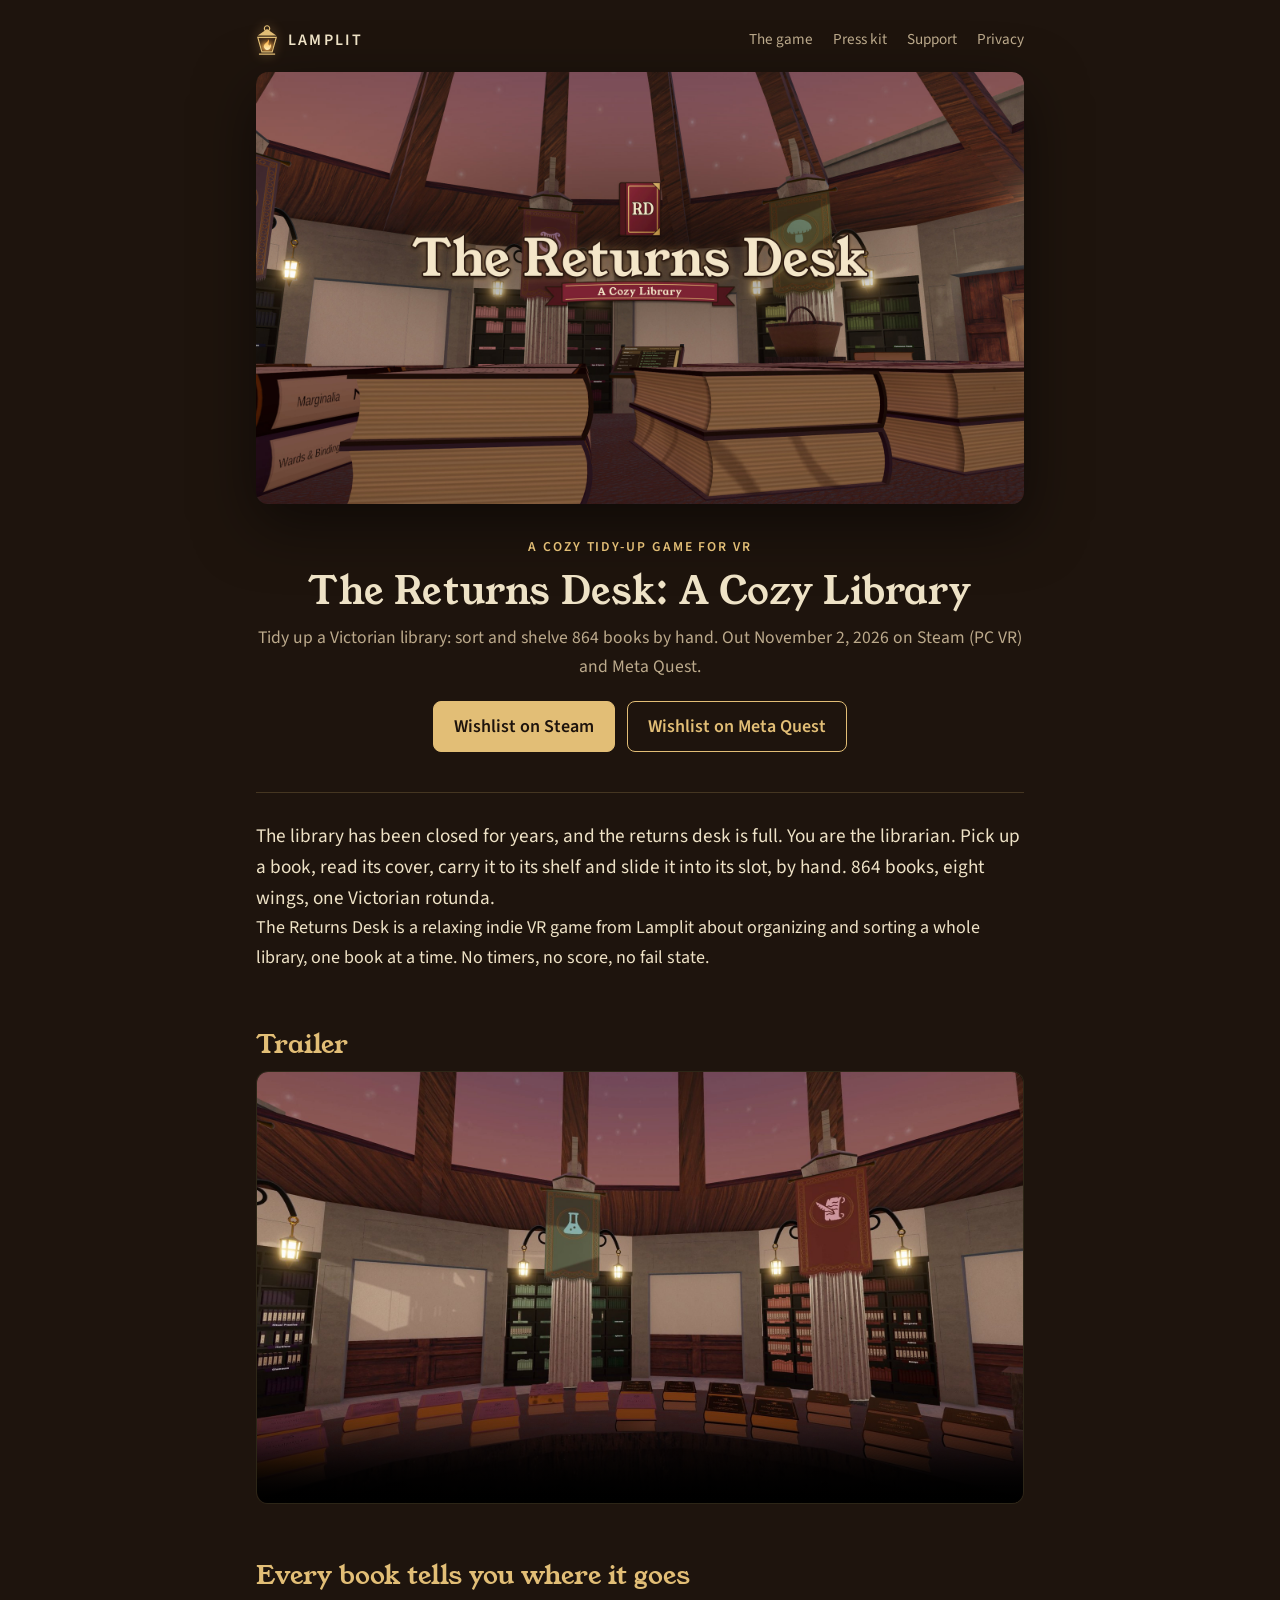
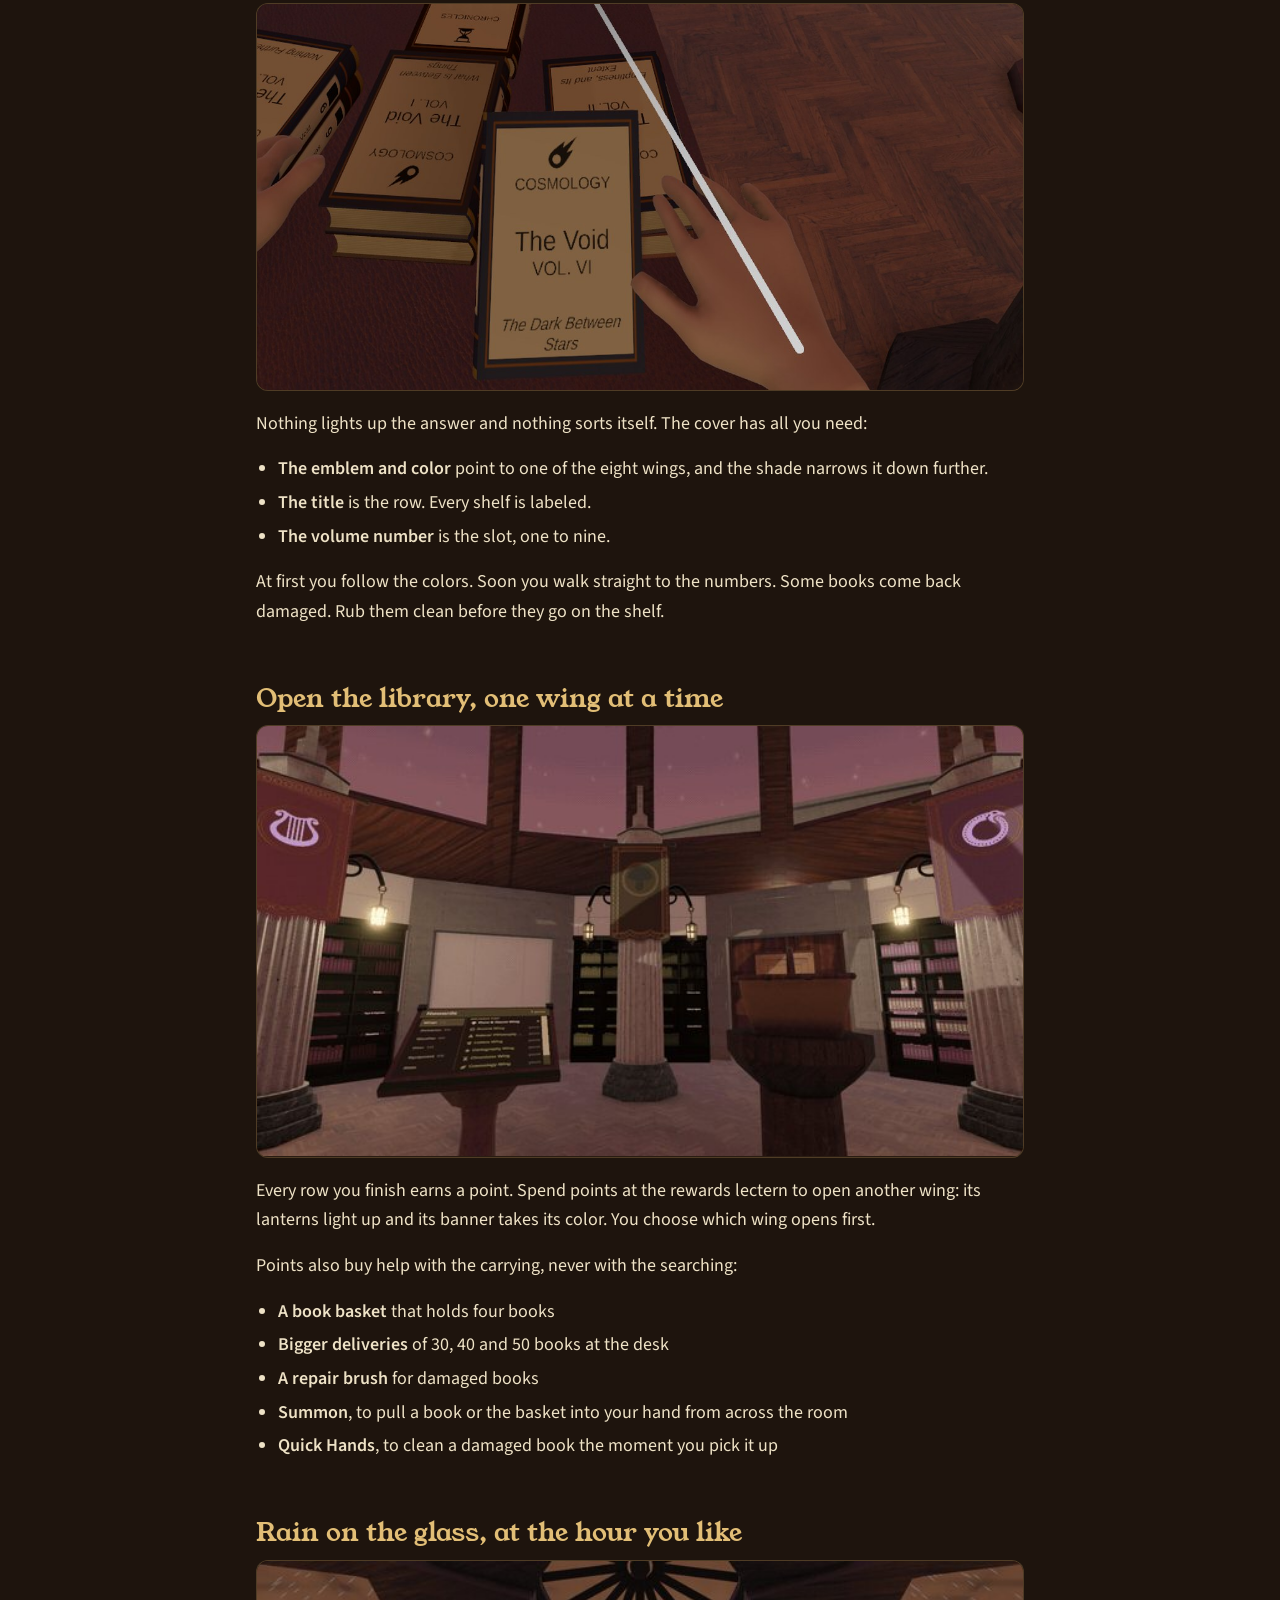
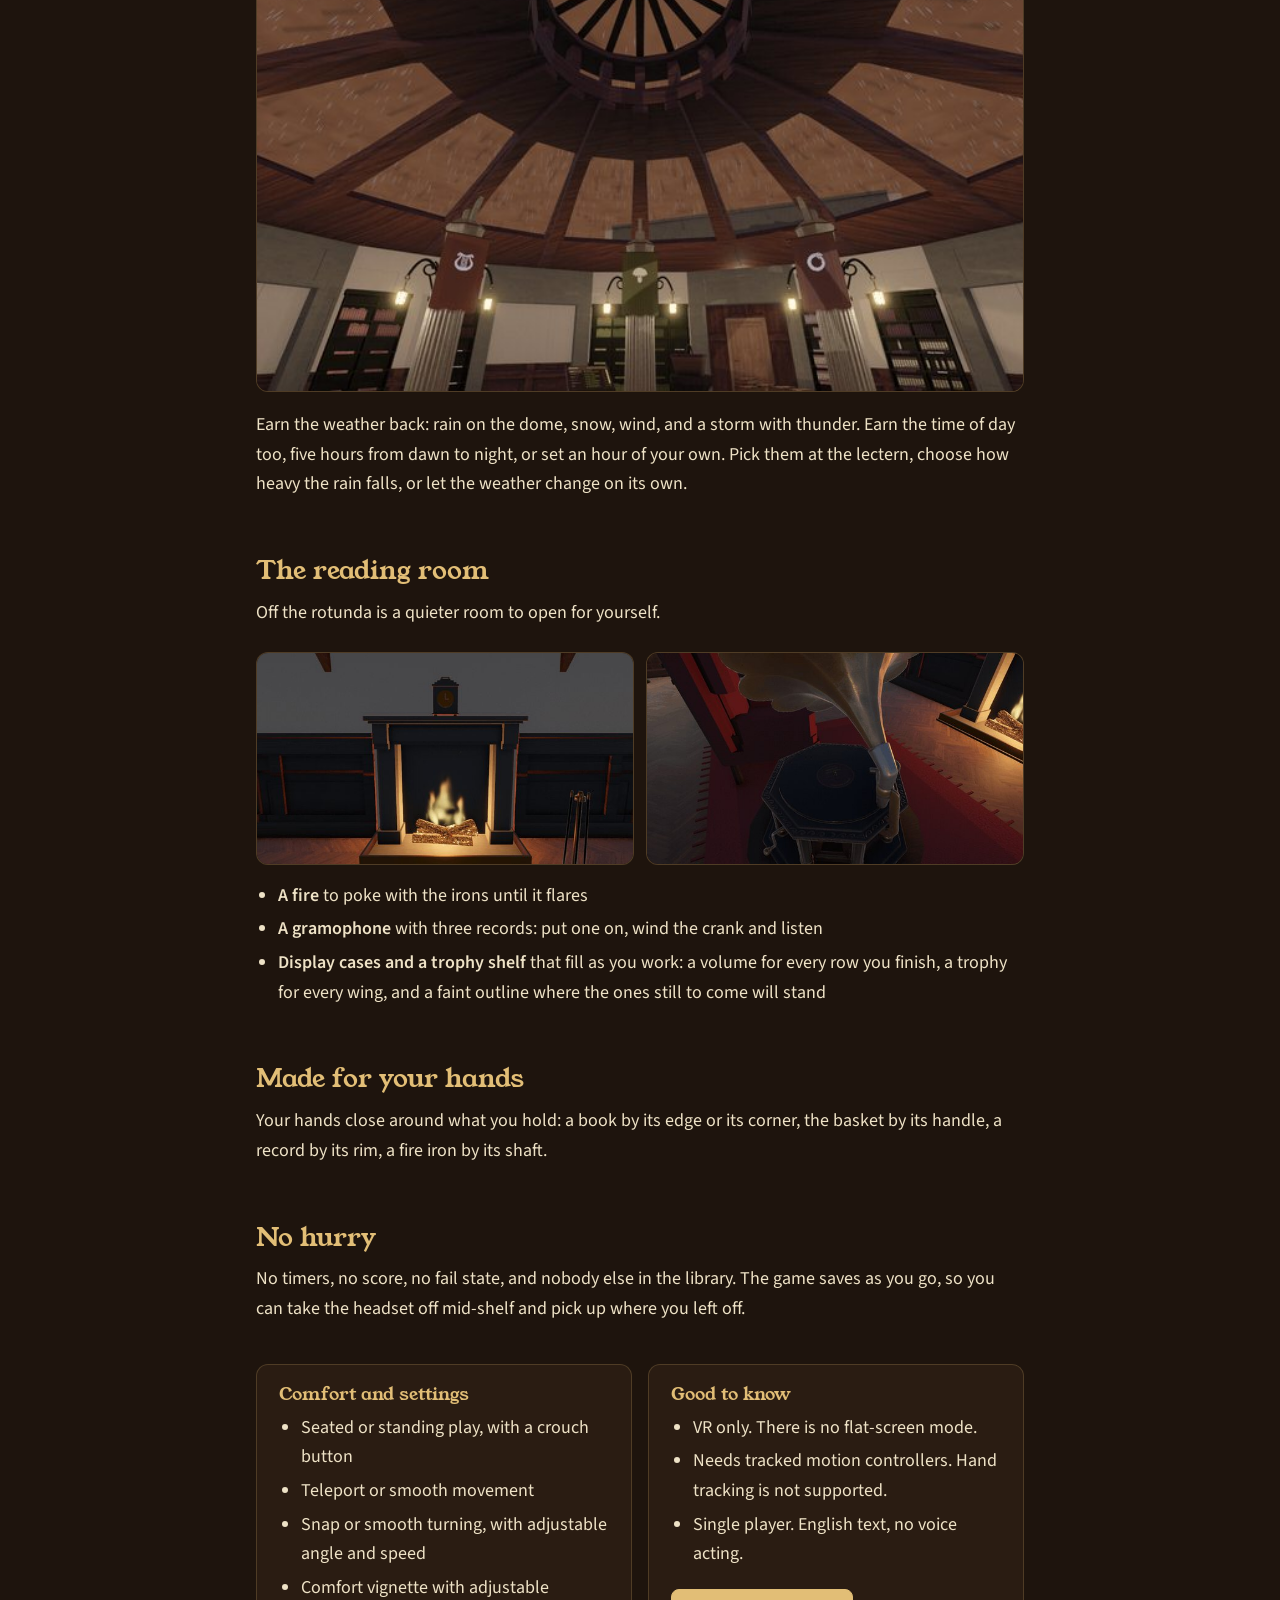
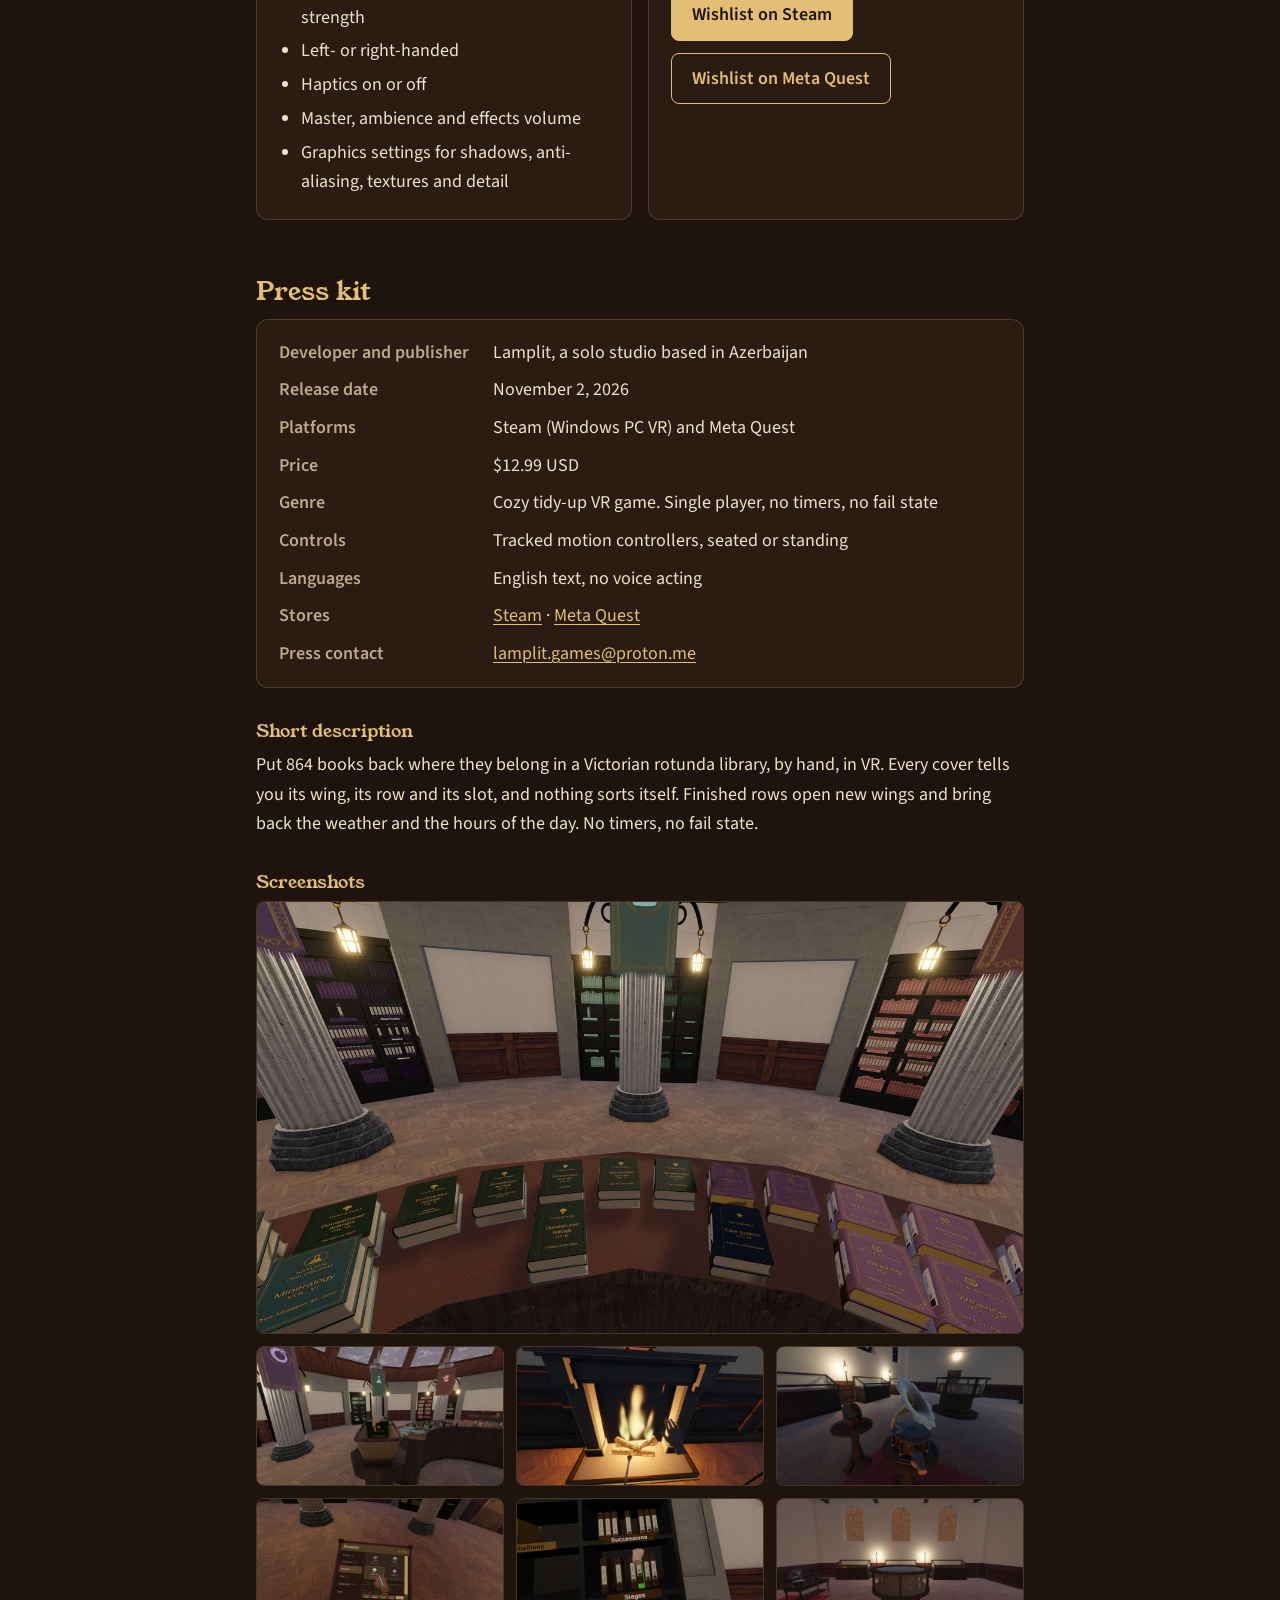
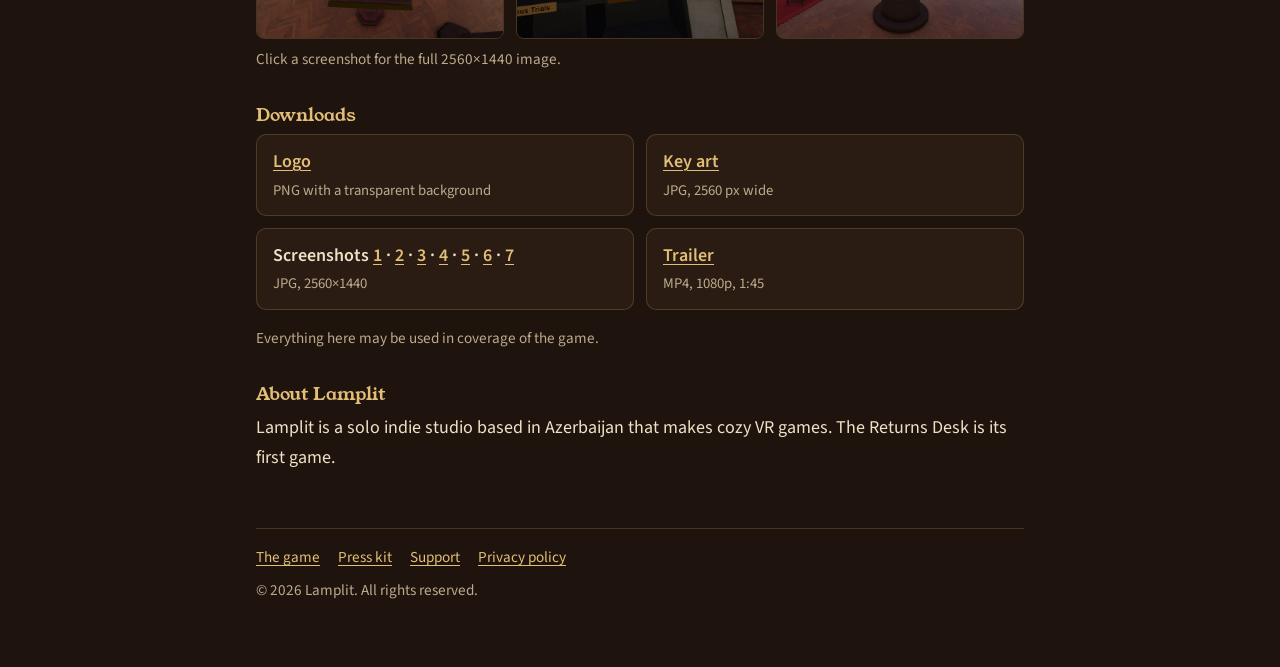
==== commit c6aea2e2: "removed cc3 note" ====
--- a/index.html
+++ b/index.html
@@ -279,7 +279,6 @@
 <footer>
 <nav aria-label="Footer"><a href="#game">The game</a><a href="#press">Press kit</a><a href="support.html">Support</a><a href="privacy.html">Privacy policy</a></nav>
 <p>© 2026 Lamplit. All rights reserved.</p>
-<p class="credit">Lantern mark based on “Lantern flame” by <a href="https://game-icons.net/1x1/lorc/lantern-flame.html">Lorc</a>, <a href="https://creativecommons.org/licenses/by/3.0/">CC BY 3.0</a>.</p>
 </footer>
 </main>
 </body>
--- a/style.css
+++ b/style.css
@@ -77,7 +77,6 @@
 .two-col { display: grid; grid-template-columns: 1fr 1fr; gap: 16px; margin-top: 40px; }
 .two-col h3 { margin-top: 0; }
 .two-col ul { margin-bottom: 0; }
-.credit { font-size: 0.85rem; margin-top: 6px; }
 .shots { display: grid; grid-template-columns: repeat(3, 1fr); gap: 12px; margin-top: 8px; }
 .shots a:first-child { grid-column: 1 / -1; }
 .shots a { display: block; border-radius: 8px; overflow: hidden; border: 1px solid var(--line); transition: transform 0.15s ease, border-color 0.15s ease; }
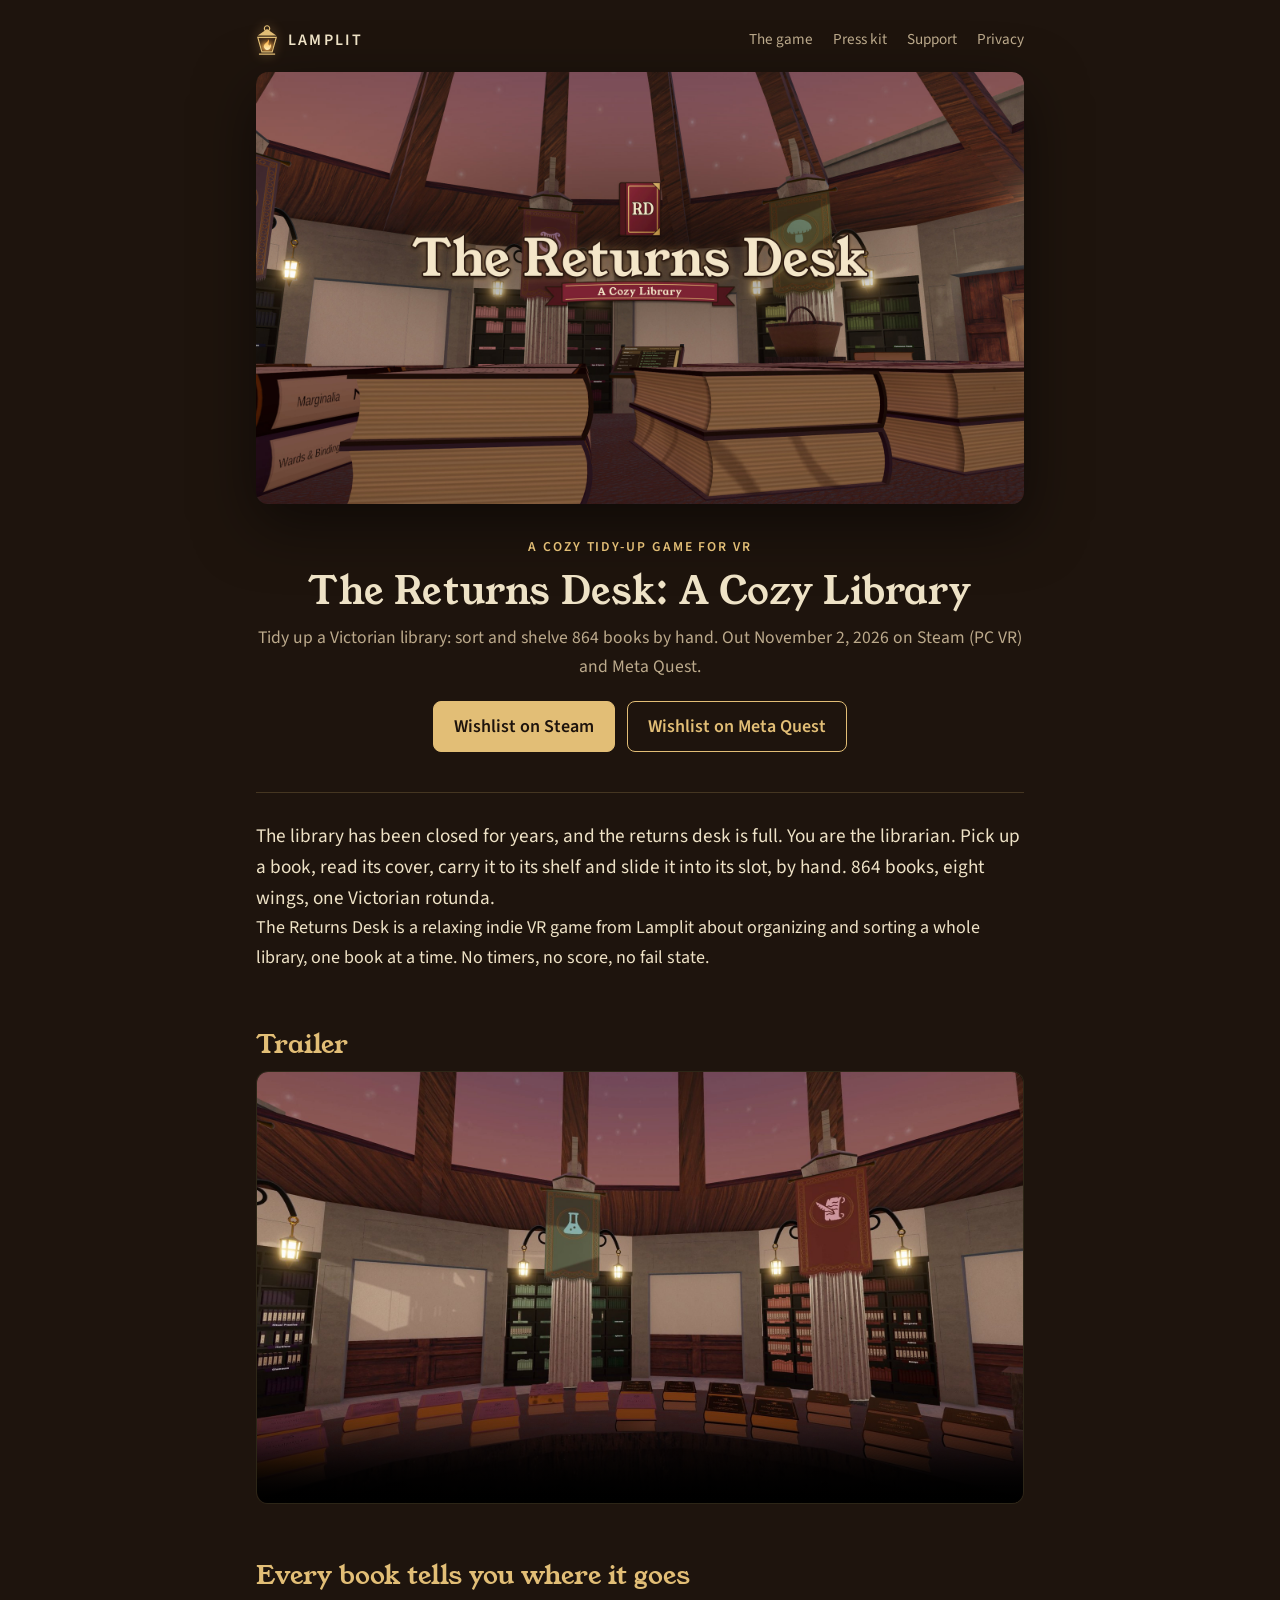
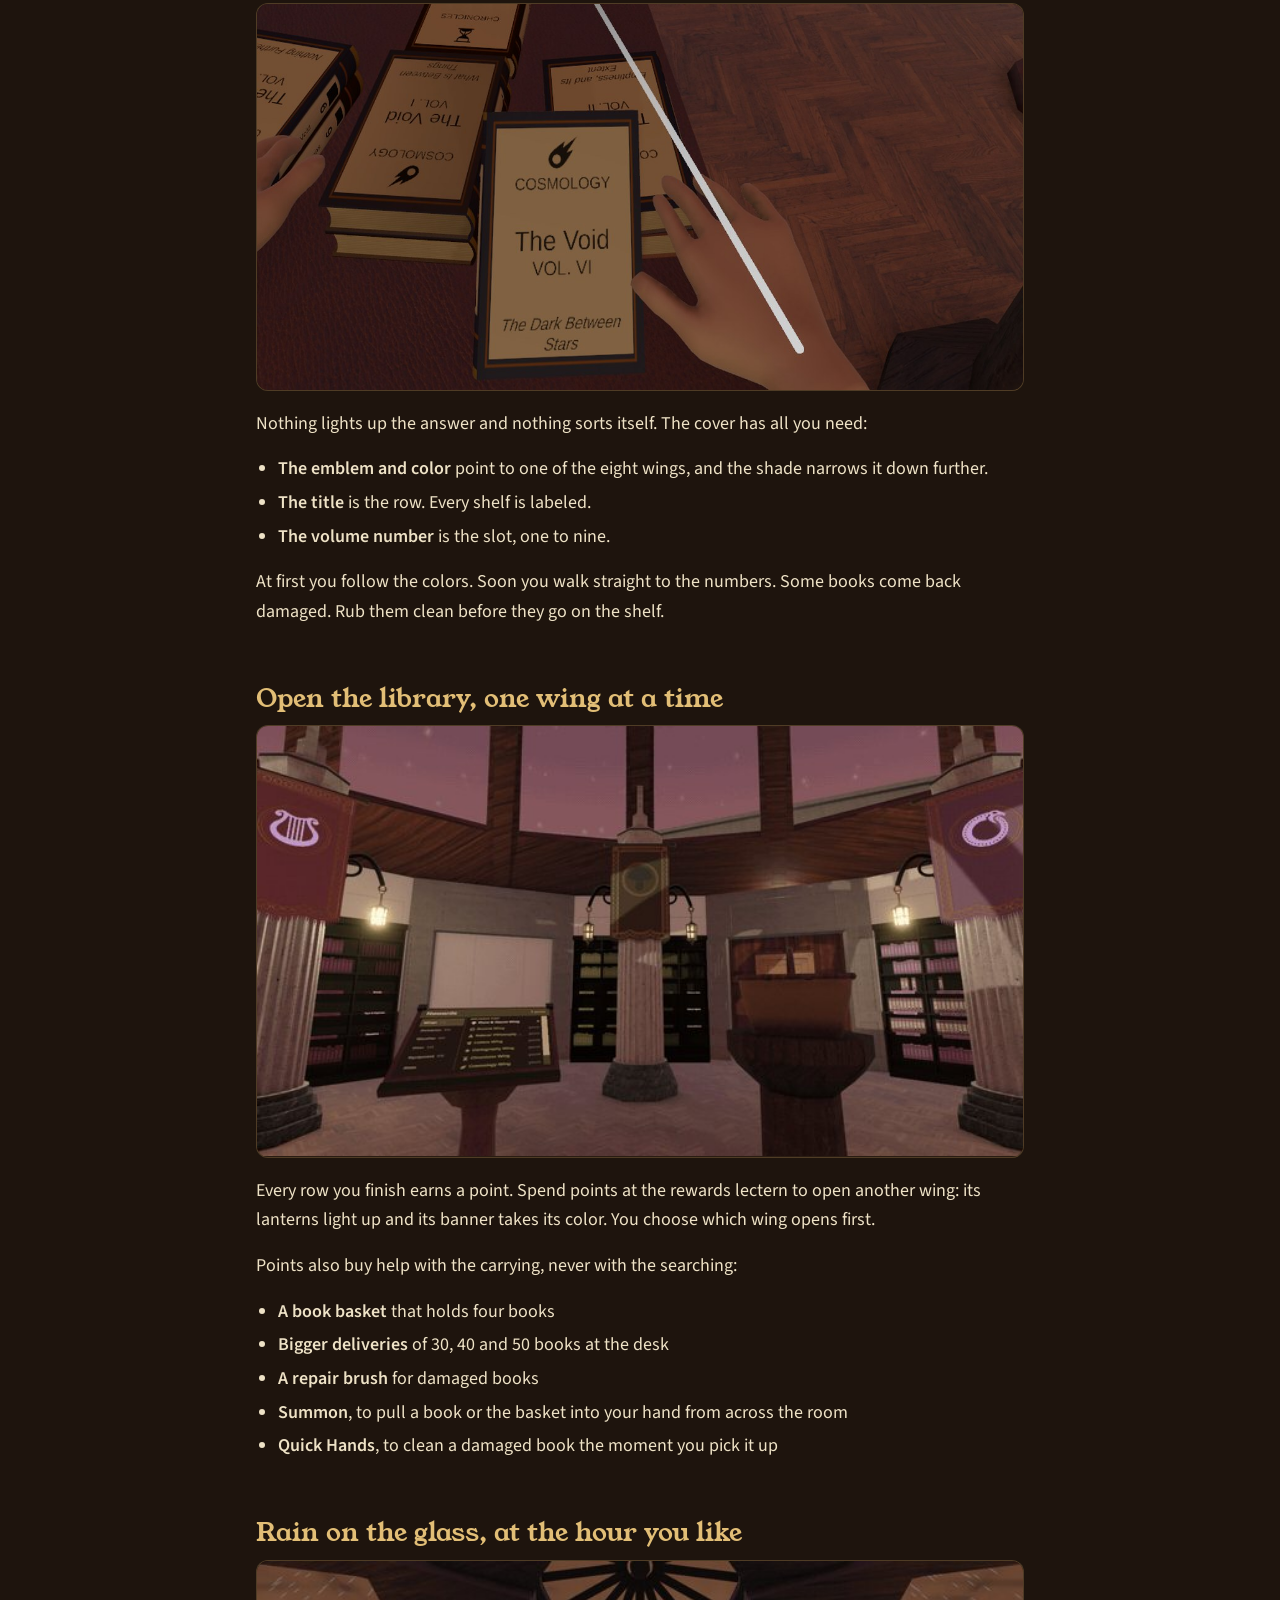
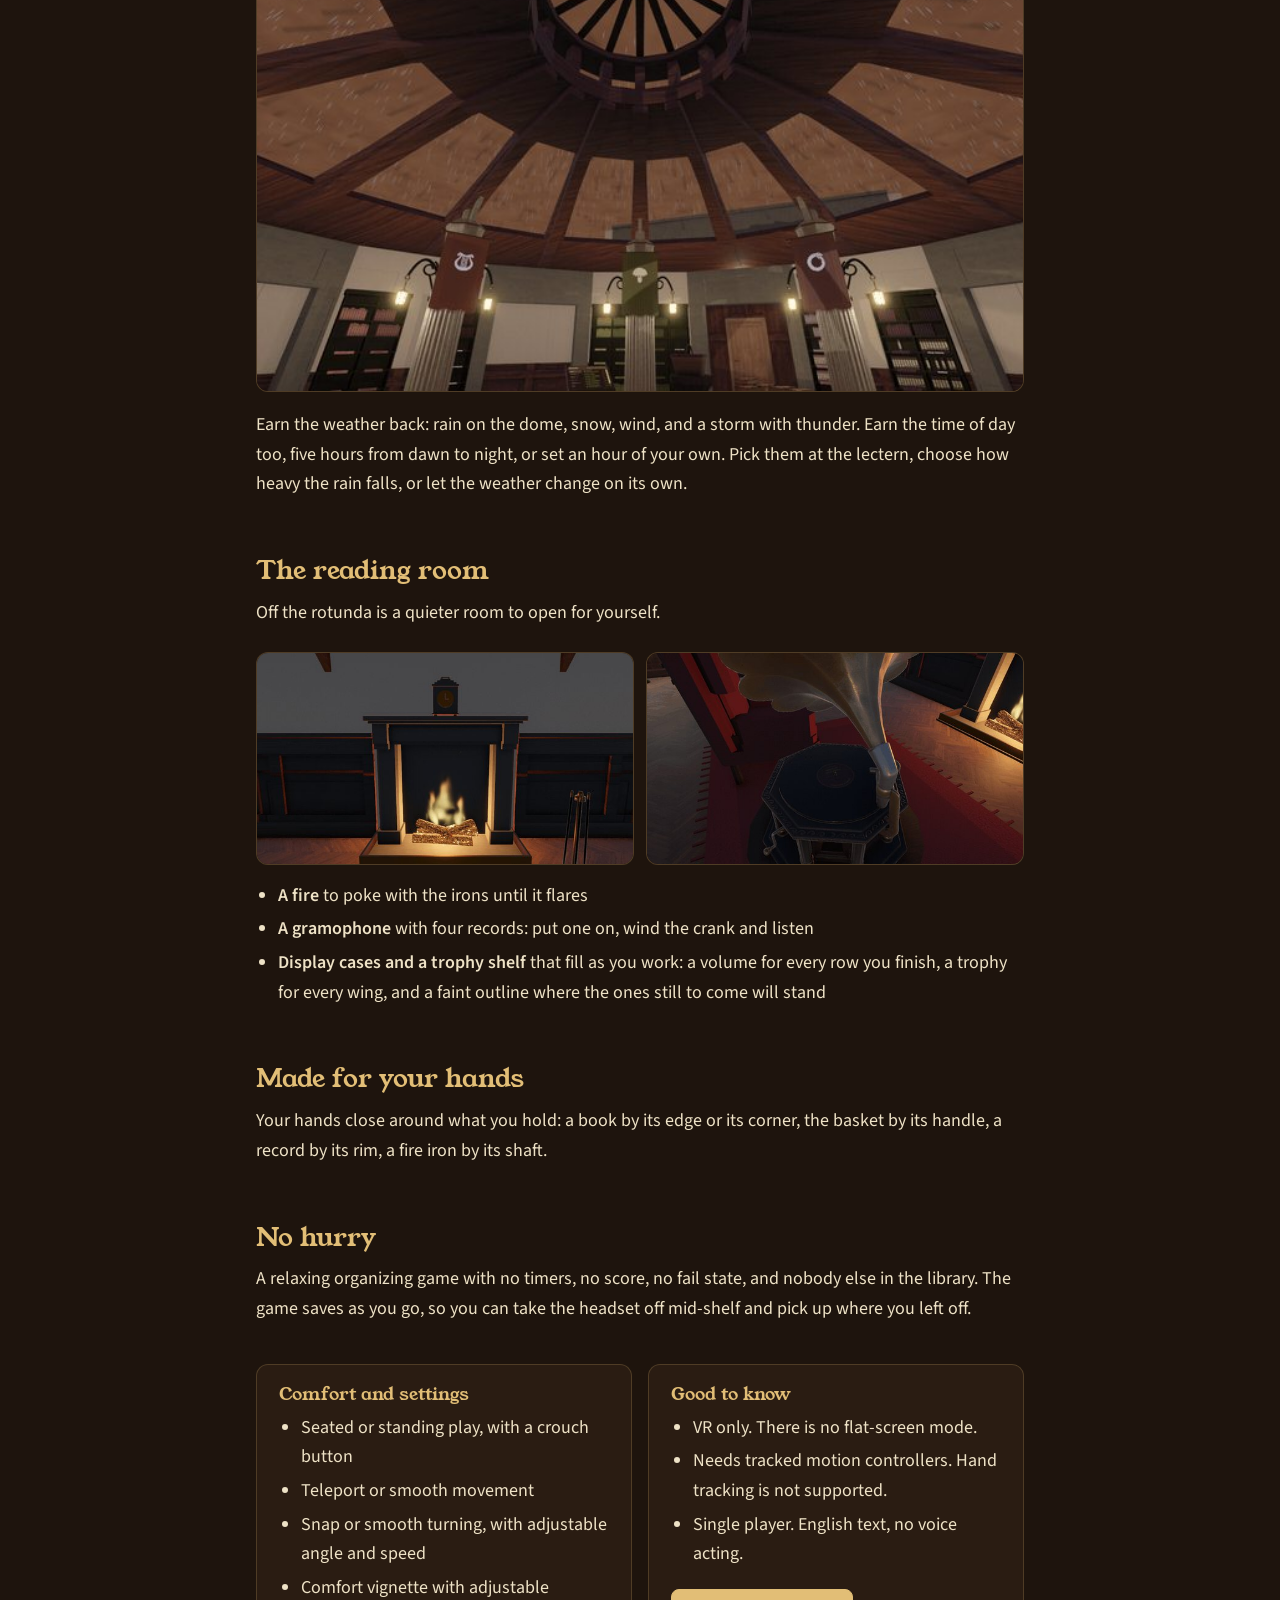
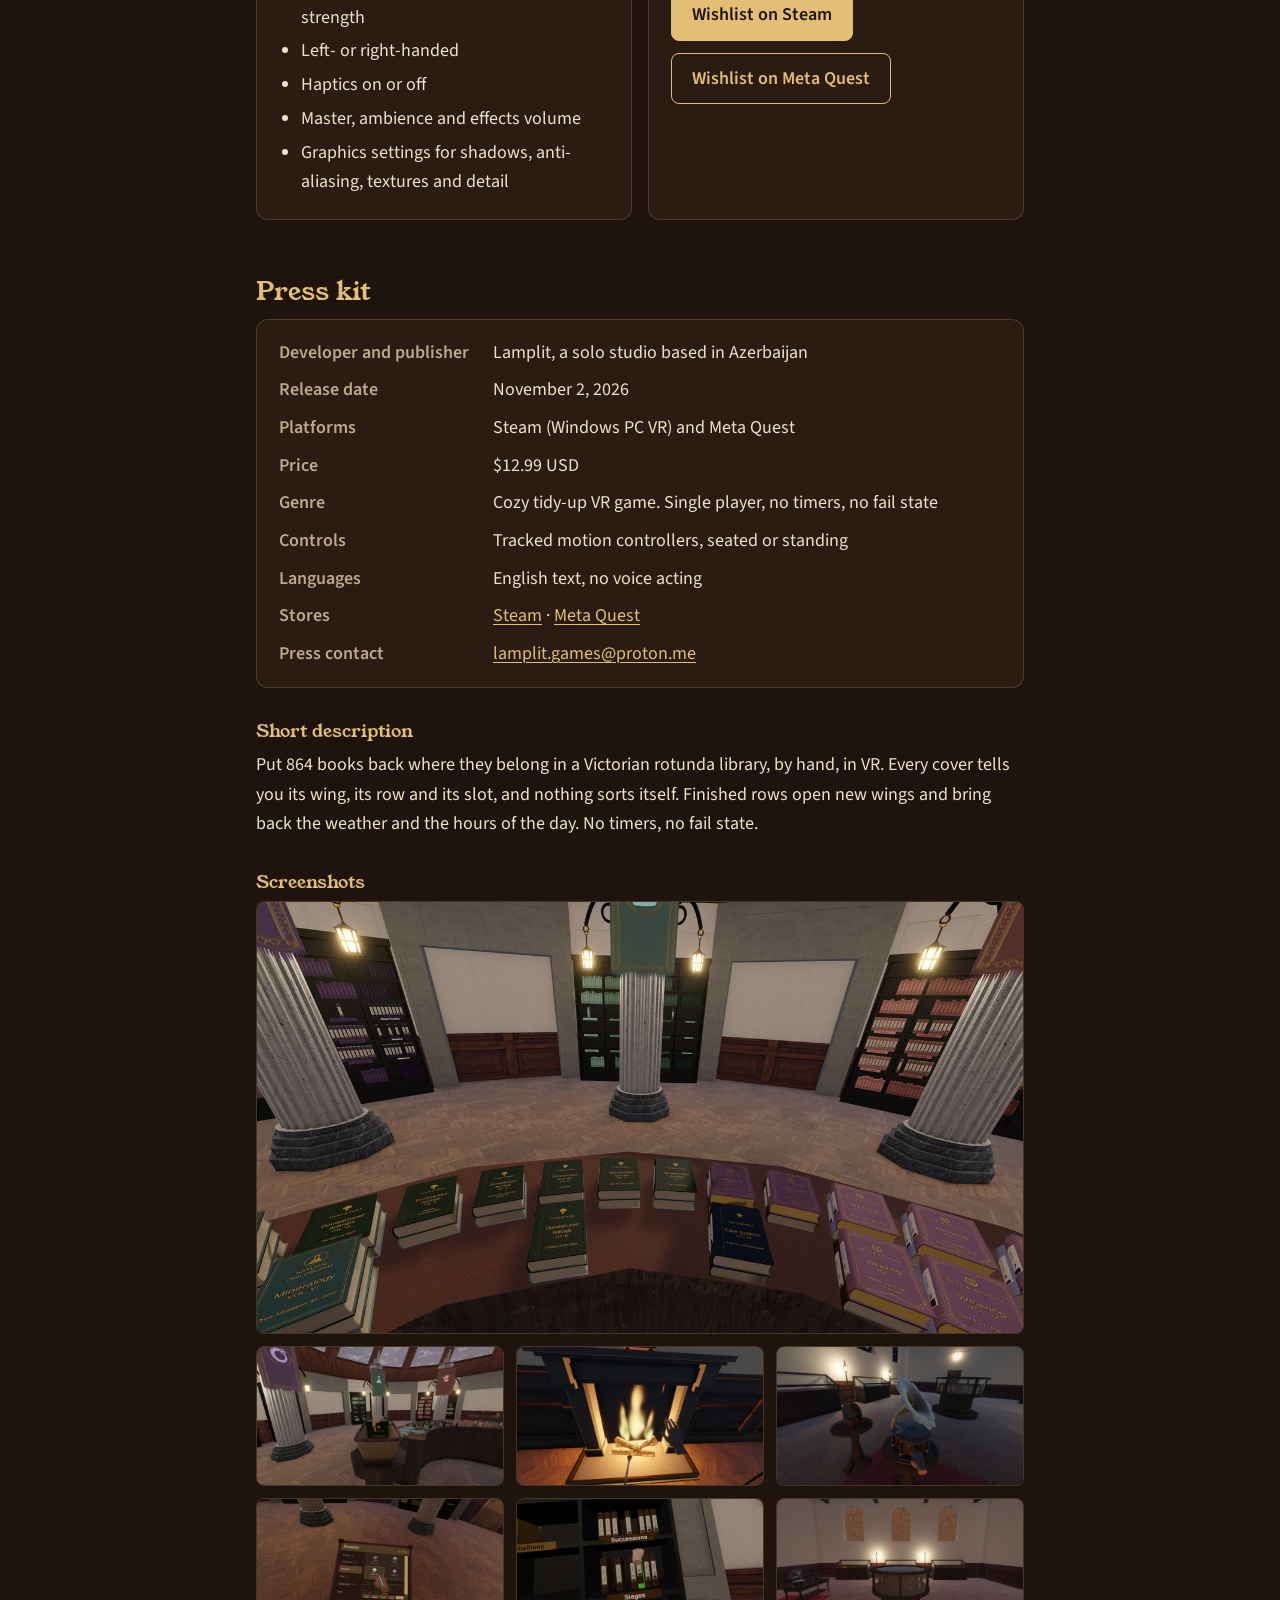
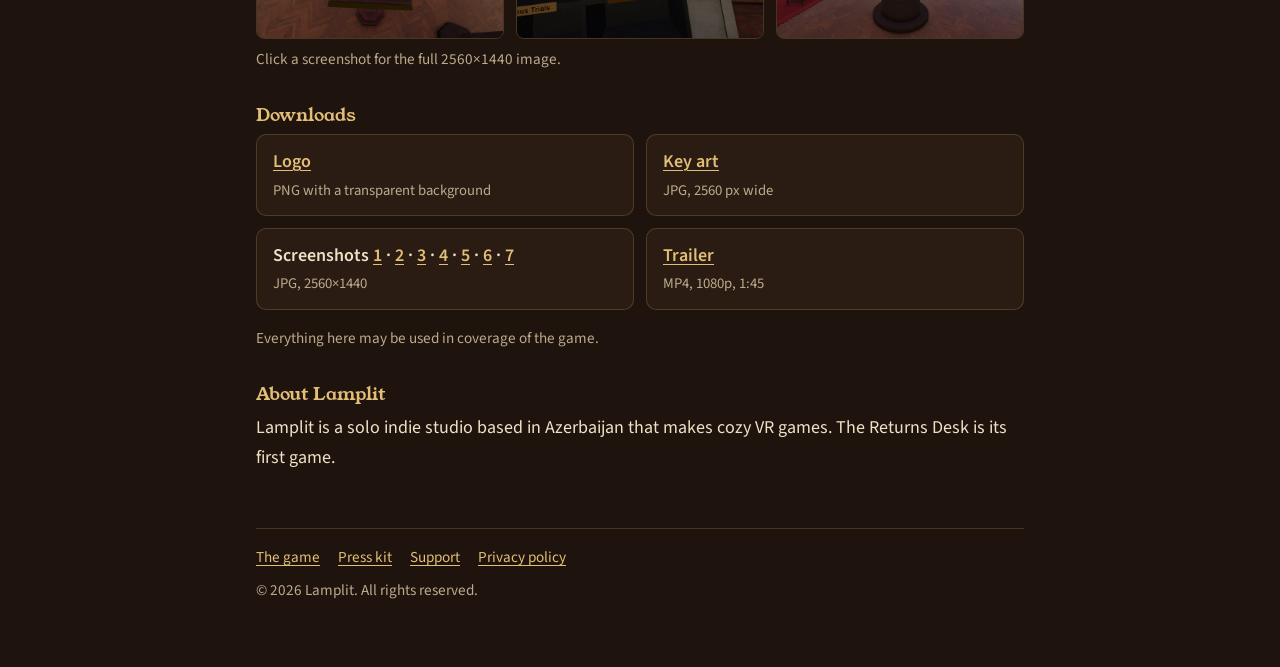
==== commit e58ca2a5: "Main page: four gramophone records, and a relaxing organizing game" ====
--- a/index.html
+++ b/index.html
@@ -196,7 +196,7 @@
 </div>
 <ul>
 <li><strong>A fire</strong> to poke with the irons until it flares</li>
-<li><strong>A gramophone</strong> with three records: put one on, wind the crank and listen</li>
+<li><strong>A gramophone</strong> with four records: put one on, wind the crank and listen</li>
 <li><strong>Display cases and a trophy shelf</strong> that fill as you work: a volume for every row you finish, a trophy for every wing, and a faint outline where the ones still to come will stand</li>
 </ul>
 
@@ -204,7 +204,7 @@
 <p>Your hands close around what you hold: a book by its edge or its corner, the basket by its handle, a record by its rim, a fire iron by its shaft.</p>
 
 <h2>No hurry</h2>
-<p>No timers, no score, no fail state, and nobody else in the library. The game saves as you go, so you can take the headset off mid-shelf and pick up where you left off.</p>
+<p>A relaxing organizing game with no timers, no score, no fail state, and nobody else in the library. The game saves as you go, so you can take the headset off mid-shelf and pick up where you left off.</p>
 
 <div class="two-col">
 <div class="panel">
